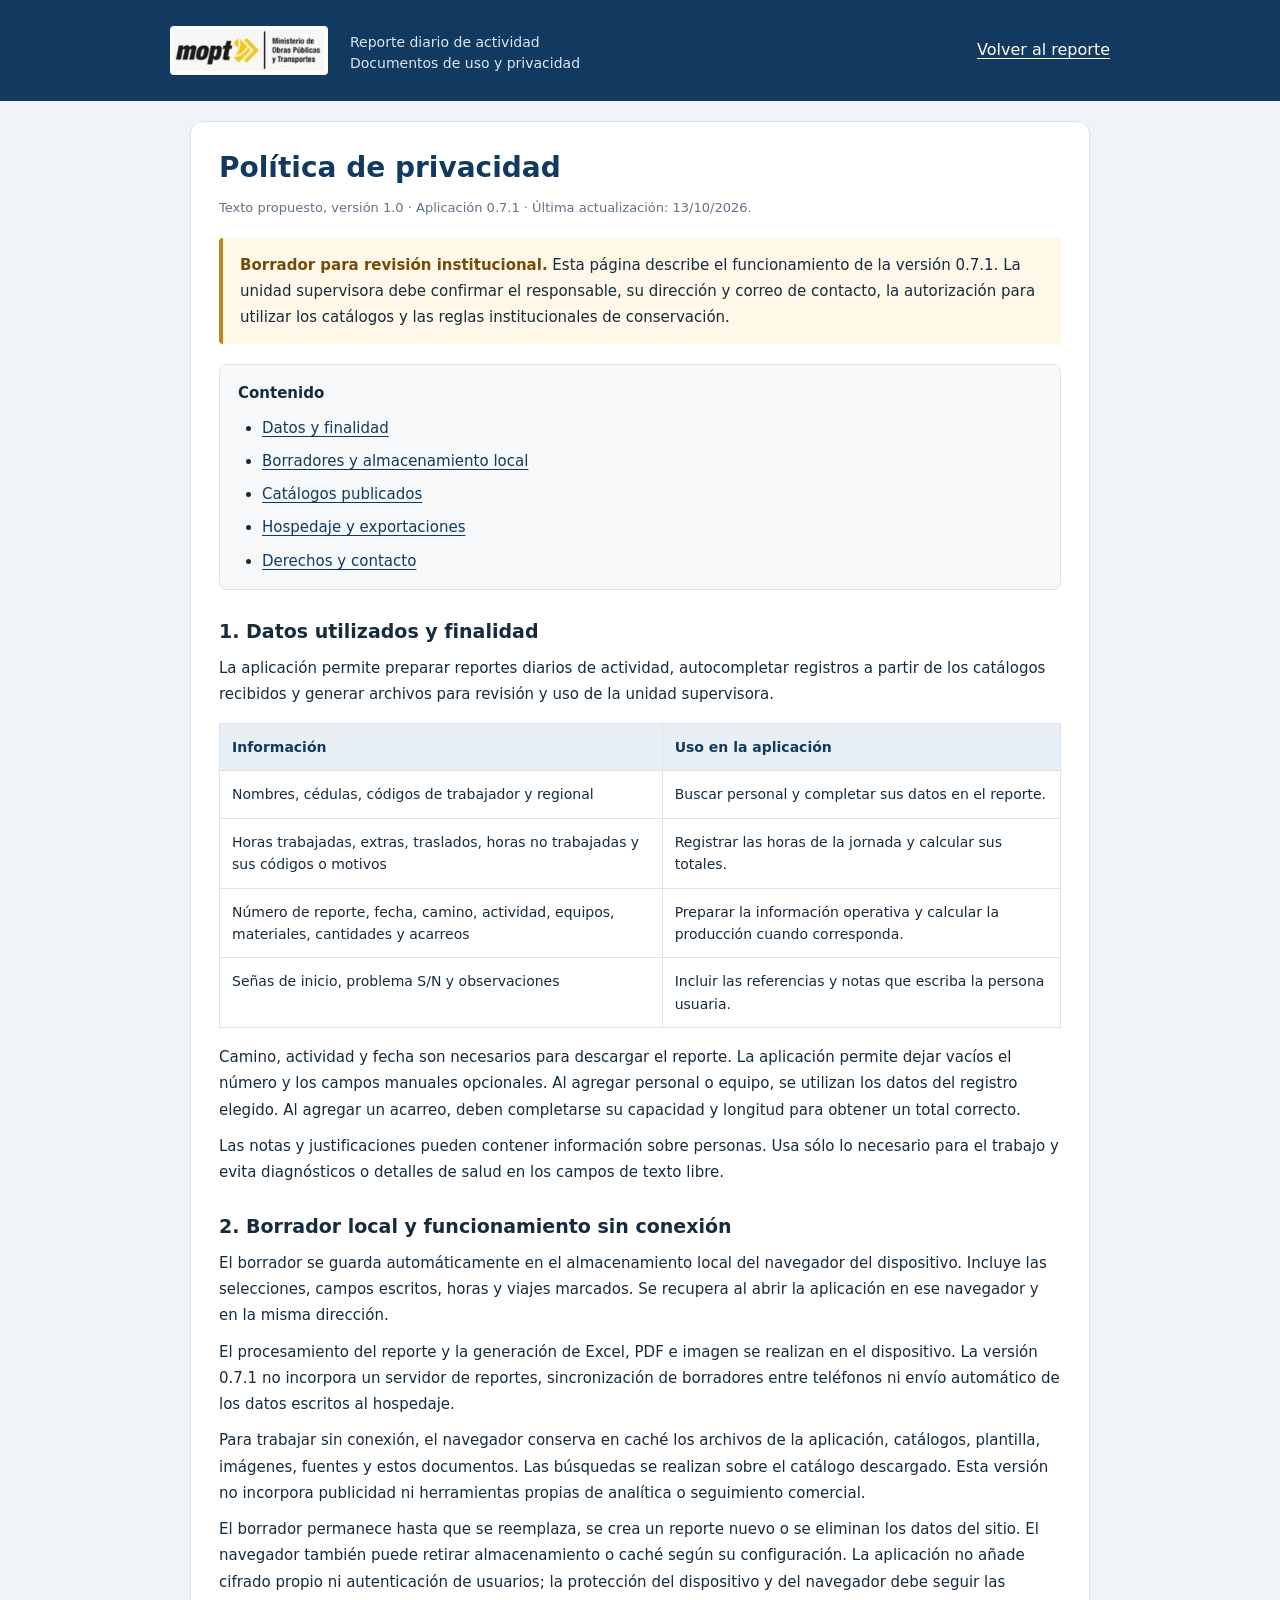
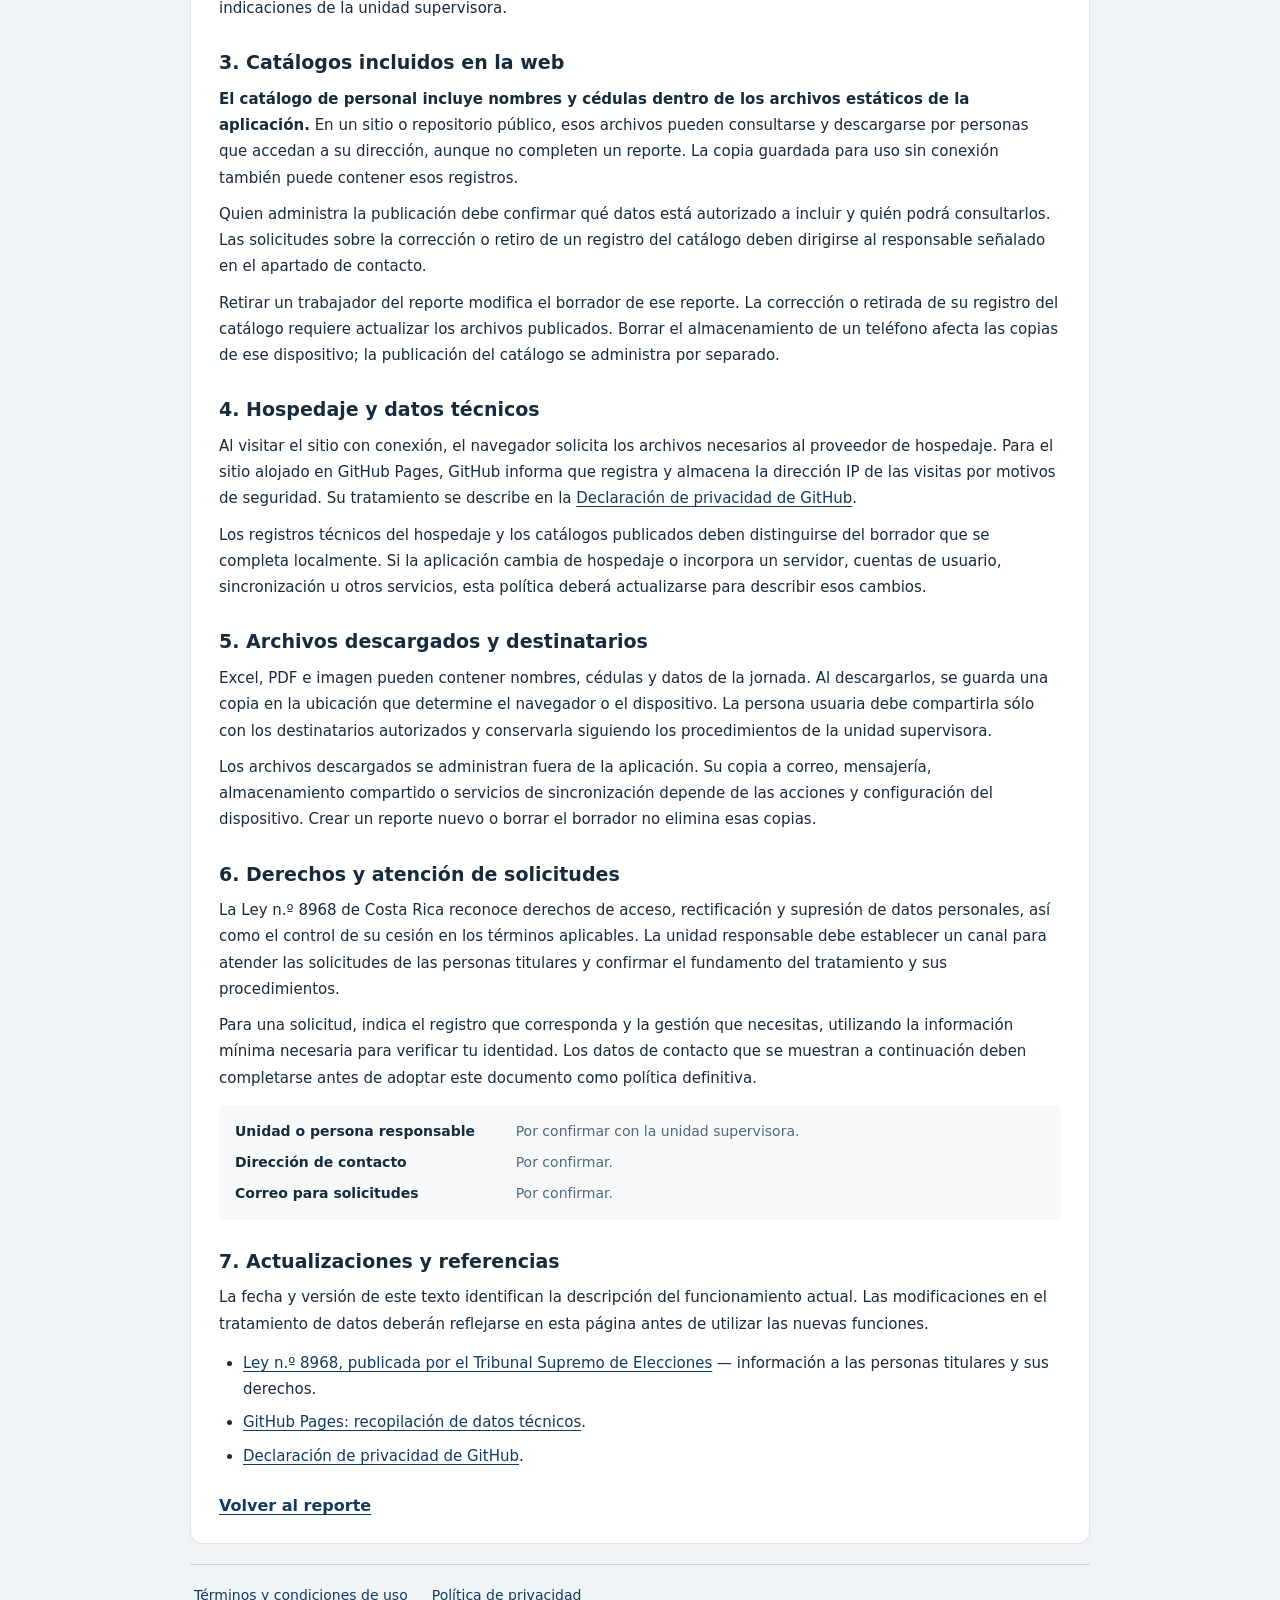
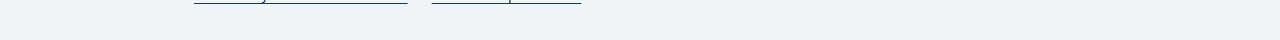
==== pwa/privacidad.html @ 9fa09842 "Add files via upload" ====
<!doctype html>
<html lang="es-CR">
<head>
  <meta charset="utf-8">
  <meta name="viewport" content="width=device-width, initial-scale=1, viewport-fit=cover">
  <meta name="theme-color" content="#123a60">
  <meta name="description" content="Política de privacidad propuesta para la aplicación Reporte diario MOPT.">
  <link rel="icon" href="icons/icono-192.png" type="image/png">
  <link rel="stylesheet" href="estilos.css"><link rel="stylesheet" href="legal.css">
  <title>Política de privacidad · Reporte diario MOPT</title>
</head>
<body>
  <header class="cabecera legal-cabecera"><div class="marca"><img class="logo-mopt" src="assets/logo.png" alt="MOPT" width="198" height="54"><div><p>Reporte diario de actividad</p><p>Documentos de uso y privacidad</p></div></div><a href="index.html">Volver al reporte</a></header>
  <main class="legal-main">
    <article class="tarjeta legal-documento">
      <h1>Política de privacidad</h1>
      <p class="legal-meta">Texto propuesto, versión 1.0 · Aplicación 0.7.1 · Última actualización: 13/10/2026.</p>
      <div class="aviso-documento"><p><strong>Borrador para revisión institucional.</strong> Esta página describe el funcionamiento de la versión 0.7.1. La unidad supervisora debe confirmar el responsable, su dirección y correo de contacto, la autorización para utilizar los catálogos y las reglas institucionales de conservación.</p></div>
      <nav class="indice-legal" aria-label="Contenido de la política"><p>Contenido</p><ul><li><a href="#datos">Datos y finalidad</a></li><li><a href="#almacenamiento">Borradores y almacenamiento local</a></li><li><a href="#catalogos">Catálogos publicados</a></li><li><a href="#hospedaje">Hospedaje y exportaciones</a></li><li><a href="#derechos">Derechos y contacto</a></li></ul></nav>

      <section id="datos"><h2>1. Datos utilizados y finalidad</h2>
        <p>La aplicación permite preparar reportes diarios de actividad, autocompletar registros a partir de los catálogos recibidos y generar archivos para revisión y uso de la unidad supervisora.</p>
        <table class="tabla-legal"><thead><tr><th scope="col">Información</th><th scope="col">Uso en la aplicación</th></tr></thead><tbody><tr><td>Nombres, cédulas, códigos de trabajador y regional</td><td>Buscar personal y completar sus datos en el reporte.</td></tr><tr><td>Horas trabajadas, extras, traslados, horas no trabajadas y sus códigos o motivos</td><td>Registrar las horas de la jornada y calcular sus totales.</td></tr><tr><td>Número de reporte, fecha, camino, actividad, equipos, materiales, cantidades y acarreos</td><td>Preparar la información operativa y calcular la producción cuando corresponda.</td></tr><tr><td>Señas de inicio, problema S/N y observaciones</td><td>Incluir las referencias y notas que escriba la persona usuaria.</td></tr></tbody></table>
        <p>Camino, actividad y fecha son necesarios para descargar el reporte. La aplicación permite dejar vacíos el número y los campos manuales opcionales. Al agregar personal o equipo, se utilizan los datos del registro elegido. Al agregar un acarreo, deben completarse su capacidad y longitud para obtener un total correcto.</p>
        <p>Las notas y justificaciones pueden contener información sobre personas. Usa sólo lo necesario para el trabajo y evita diagnósticos o detalles de salud en los campos de texto libre.</p>
      </section>
      <section id="almacenamiento"><h2>2. Borrador local y funcionamiento sin conexión</h2>
        <p>El borrador se guarda automáticamente en el almacenamiento local del navegador del dispositivo. Incluye las selecciones, campos escritos, horas y viajes marcados. Se recupera al abrir la aplicación en ese navegador y en la misma dirección.</p>
        <p>El procesamiento del reporte y la generación de Excel, PDF e imagen se realizan en el dispositivo. La versión 0.7.1 no incorpora un servidor de reportes, sincronización de borradores entre teléfonos ni envío automático de los datos escritos al hospedaje.</p>
        <p>Para trabajar sin conexión, el navegador conserva en caché los archivos de la aplicación, catálogos, plantilla, imágenes, fuentes y estos documentos. Las búsquedas se realizan sobre el catálogo descargado. Esta versión no incorpora publicidad ni herramientas propias de analítica o seguimiento comercial.</p>
        <p>El borrador permanece hasta que se reemplaza, se crea un reporte nuevo o se eliminan los datos del sitio. El navegador también puede retirar almacenamiento o caché según su configuración. La aplicación no añade cifrado propio ni autenticación de usuarios; la protección del dispositivo y del navegador debe seguir las indicaciones de la unidad supervisora.</p>
      </section>
      <section id="catalogos"><h2>3. Catálogos incluidos en la web</h2>
        <p><strong>El catálogo de personal incluye nombres y cédulas dentro de los archivos estáticos de la aplicación.</strong> En un sitio o repositorio público, esos archivos pueden consultarse y descargarse por personas que accedan a su dirección, aunque no completen un reporte. La copia guardada para uso sin conexión también puede contener esos registros.</p>
        <p>Quien administra la publicación debe confirmar qué datos está autorizado a incluir y quién podrá consultarlos. Las solicitudes sobre la corrección o retiro de un registro del catálogo deben dirigirse al responsable señalado en el apartado de contacto.</p>
        <p>Retirar un trabajador del reporte modifica el borrador de ese reporte. La corrección o retirada de su registro del catálogo requiere actualizar los archivos publicados. Borrar el almacenamiento de un teléfono afecta las copias de ese dispositivo; la publicación del catálogo se administra por separado.</p>
      </section>
      <section id="hospedaje"><h2>4. Hospedaje y datos técnicos</h2>
        <p>Al visitar el sitio con conexión, el navegador solicita los archivos necesarios al proveedor de hospedaje. Para el sitio alojado en GitHub Pages, GitHub informa que registra y almacena la dirección IP de las visitas por motivos de seguridad. Su tratamiento se describe en la <a href="https://docs.github.com/en/site-policy/privacy-policies/github-general-privacy-statement" target="_blank" rel="noopener noreferrer">Declaración de privacidad de GitHub</a>.</p>
        <p>Los registros técnicos del hospedaje y los catálogos publicados deben distinguirse del borrador que se completa localmente. Si la aplicación cambia de hospedaje o incorpora un servidor, cuentas de usuario, sincronización u otros servicios, esta política deberá actualizarse para describir esos cambios.</p>
      </section>
      <section><h2>5. Archivos descargados y destinatarios</h2>
        <p>Excel, PDF e imagen pueden contener nombres, cédulas y datos de la jornada. Al descargarlos, se guarda una copia en la ubicación que determine el navegador o el dispositivo. La persona usuaria debe compartirla sólo con los destinatarios autorizados y conservarla siguiendo los procedimientos de la unidad supervisora.</p>
        <p>Los archivos descargados se administran fuera de la aplicación. Su copia a correo, mensajería, almacenamiento compartido o servicios de sincronización depende de las acciones y configuración del dispositivo. Crear un reporte nuevo o borrar el borrador no elimina esas copias.</p>
      </section>
      <section id="derechos"><h2>6. Derechos y atención de solicitudes</h2>
        <p>La Ley n.º 8968 de Costa Rica reconoce derechos de acceso, rectificación y supresión de datos personales, así como el control de su cesión en los términos aplicables. La unidad responsable debe establecer un canal para atender las solicitudes de las personas titulares y confirmar el fundamento del tratamiento y sus procedimientos.</p>
        <p>Para una solicitud, indica el registro que corresponda y la gestión que necesitas, utilizando la información mínima necesaria para verificar tu identidad. Los datos de contacto que se muestran a continuación deben completarse antes de adoptar este documento como política definitiva.</p>
        <!-- El responsable y su contacto son datos institucionales pendientes, no valores inventados. -->
        <dl class="datos-responsable"><dt>Unidad o persona responsable</dt><dd>Por confirmar con la unidad supervisora.</dd><dt>Dirección de contacto</dt><dd>Por confirmar.</dd><dt>Correo para solicitudes</dt><dd>Por confirmar.</dd></dl>
      </section>
      <section><h2>7. Actualizaciones y referencias</h2>
        <p>La fecha y versión de este texto identifican la descripción del funcionamiento actual. Las modificaciones en el tratamiento de datos deberán reflejarse en esta página antes de utilizar las nuevas funciones.</p>
        <ul class="fuentes-legal"><li><a href="https://www.tse.go.cr/pdf/normativa/leydeprotecciondelapersona.pdf" target="_blank" rel="noopener noreferrer">Ley n.º 8968, publicada por el Tribunal Supremo de Elecciones</a> — información a las personas titulares y sus derechos.</li><li><a href="https://docs.github.com/en/pages/getting-started-with-github-pages/what-is-github-pages#data-collection" target="_blank" rel="noopener noreferrer">GitHub Pages: recopilación de datos técnicos</a>.</li><li><a href="https://docs.github.com/en/site-policy/privacy-policies/github-general-privacy-statement" target="_blank" rel="noopener noreferrer">Declaración de privacidad de GitHub</a>.</li></ul>
      </section>
      <a class="volver-reporte" href="index.html">Volver al reporte</a>
    </article>
    <footer class="pie-legal"><nav aria-label="Documentos legales"><a href="terminos.html">Términos y condiciones de uso</a><a href="privacidad.html" aria-current="page">Política de privacidad</a></nav></footer>
  </main>
</body>
</html>
---- pwa/estilos.css ----
@font-face{font-family:Reporte;src:url('assets/reporte-normal.otf') format('opentype');font-weight:400;font-display:block}
@font-face{font-family:Reporte;src:url('assets/reporte-negrita.otf') format('opentype');font-weight:700;font-display:block}
:root{font-family:system-ui,-apple-system,BlinkMacSystemFont,"Segoe UI",sans-serif;color:#172b3d;background:#f1f4f7;font-size:16px;--azul:#123a60;--borde:#c4cfd9}
*{box-sizing:border-box}body{margin:0}button,input,textarea,select{font:inherit}button{cursor:pointer;min-height:46px;border:1px solid var(--azul);border-radius:8px;background:var(--azul);color:white;padding:11px 18px;font-weight:600}button:disabled{opacity:.5;cursor:wait}button:hover:not(:disabled){filter:brightness(1.08)}button:focus-visible,input:focus-visible,textarea:focus-visible,select:focus-visible,summary:focus-visible{outline:3px solid #d79712;outline-offset:3px}.secundario{background:white;color:var(--azul)}.enlace{background:none;border:none;color:var(--azul);padding:8px 0;font-weight:600;text-align:left}.claro{background:white;color:var(--azul);border-color:white}
.cabecera{background:var(--azul);color:white;padding:26px max(20px,calc((100% - 940px)/2));display:flex;justify-content:space-between;gap:18px;align-items:center}.marca{display:flex;gap:22px;align-items:center}.siglas{font-size:30px;font-weight:900;letter-spacing:-1px;border-right:1px solid #7590a6;padding-right:22px}h1{font-size:23px;margin:0;font-weight:650;line-height:1.25}.cabecera p{margin:5px 0 0;color:#dbe6ef;font-size:14px}main{max-width:980px;padding:20px;margin:auto;padding-bottom:max(28px,env(safe-area-inset-bottom))}.estado{display:flex;gap:16px;align-items:center;justify-content:space-between;font-size:14px;color:#506275;flex-wrap:wrap}.estado p{margin:0 0 14px}#fallo{padding:14px;background:#fff0eb;color:#922900;border-radius:8px}
.tarjeta{background:white;border:1px solid #dde4ea;border-radius:12px;padding:24px;margin-bottom:18px;box-shadow:0 2px 5px #123a6005}.titulo{display:flex;gap:12px;align-items:center;margin-bottom:22px}.titulo>span{background:#e8eff5;color:var(--azul);font-size:13px;font-weight:750;min-width:32px;min-height:32px;padding:8px;text-align:center;border-radius:6px}h2{font-size:19px;margin:0;font-weight:650}.rejilla{display:grid;grid-template-columns:1fr 1fr;gap:18px;margin-top:16px}.rejilla>*{min-width:0}label{display:block;font-size:14px;font-weight:650;color:#30495f}input,textarea,select{margin-top:7px;min-height:48px;border:1px solid var(--borde);border-radius:7px;width:100%;padding:11px 13px;background:white;color:#172b3d}input[readonly]{background:#f6f8fa;color:#40596e}input:disabled{background:#f6f8fa}textarea{resize:vertical;line-height:1.5}small{display:block;font-size:13px;color:#607387;font-weight:400;line-height:1.45;margin-top:7px}.automatico{background:#f6f8fa;border-left:3px solid #a5b9cb;padding:12px 15px;border-radius:3px;margin:16px 0}.automatico>span{color:#607387;font-size:12px;font-weight:650}.automatico p{margin:5px 0 0;line-height:1.5;overflow-wrap:anywhere}.rejilla .automatico{margin:0}.cantidad{display:flex;align-items:stretch;margin-top:7px}.cantidad input{margin:0;border-radius:7px 0 0 7px}.cantidad output{min-width:76px;padding:14px;background:#e8eff5;border:1px solid var(--borde);border-left:0;border-radius:0 7px 7px 0;text-align:center;font-weight:750}.ayuda{font-size:14px;line-height:1.6;color:#607387;margin:-5px 0 20px}.error{color:#a13720;font-size:13px;margin:6px 0;min-height:0}.error:empty{display:none}input[aria-invalid=true]{border-color:#ba4427}
.acciones,.exportaciones{display:flex;gap:12px;flex-wrap:wrap}.exportaciones{margin-top:22px;padding-top:22px;border-top:1px solid #e5eaf0}.check{display:flex;gap:10px;align-items:center;font-weight:400;margin-top:18px;line-height:1.5}.check input{width:19px;min-height:19px;flex:none;margin:0;accent-color:var(--azul)}.fecha-fila{display:flex;gap:8px;align-items:center}.fecha-fila input{min-width:0}.boton-calendario{position:relative;flex:none;border:1px solid var(--borde);border-radius:7px;padding:14px 10px;margin-top:7px;overflow:hidden;color:var(--azul);font-size:13px;cursor:pointer}.boton-calendario input{position:absolute;inset:0;width:100%;height:100%;opacity:0;margin:0;cursor:pointer}.opciones{margin-top:6px;border:1px solid var(--borde);border-radius:8px;max-height:300px;overflow:auto}.opciones button{display:block;width:100%;background:white;color:#172b3d;border:none;border-bottom:1px solid #e5eaf0;border-radius:0;text-align:left;font-weight:400;padding:12px 14px}.opciones strong{display:block;font-size:14px;margin-bottom:4px}.opciones button:hover{background:#edf3f8}.opciones p{padding:0 12px;color:#607387}canvas{display:block;width:100%;height:auto;border:1px solid #d3dbe3;background:white;margin-top:14px}.instalacion{padding:8px 4px;font-size:14px;color:#506275;line-height:1.6}.instalacion summary{cursor:pointer;font-weight:650;color:var(--azul)}#resultados-catalogo details{border-top:1px solid #e3e9ef;padding:13px 0}#resultados-catalogo summary{cursor:pointer;line-height:1.5;overflow-wrap:anywhere}#resultados-catalogo dl{display:grid;grid-template-columns:minmax(100px,1fr) 2fr;gap:8px;margin:15px 0;font-size:14px}dt{font-weight:650}dd{margin:0;overflow-wrap:anywhere}.advertencia{color:#874a10;background:#fff8e9;padding:10px;font-size:13px}#mas-catalogo{margin-top:15px}[hidden]{display:none!important}
@media(max-width:600px){.cabecera{padding:20px 16px;align-items:flex-start;flex-direction:column}.siglas{font-size:25px;padding-right:14px}.marca{gap:14px}h1{font-size:19px}main{padding:14px 12px}.tarjeta{padding:19px 16px}.rejilla{grid-template-columns:1fr;gap:16px}.acciones>button,.exportaciones>button{flex:1 1 145px}.titulo{margin-bottom:18px}.fecha-fila{gap:6px}.boton-calendario{padding:15px 8px}.estado{gap:2px}.estado p{margin-bottom:8px}#conexion{margin-bottom:12px}}
@media(prefers-reduced-motion:reduce){*{scroll-behavior:auto!important}}
/* La fecha permanece editable; el calendario es un diálogo visible y accesible. */
.fecha-fila button{flex:none;font-size:13px;margin-top:7px;min-height:48px;padding:10px}
dialog{width:min(400px,calc(100% - 24px));max-height:90vh;overflow:auto;padding:20px;border:1px solid var(--borde);border-radius:12px;color:#172b3d;box-shadow:0 20px 80px #123a6040}
dialog::backdrop{background:#10263880}.titulo-calendario{display:flex;align-items:center;justify-content:space-between;gap:12px}.titulo-calendario h2{font-size:18px}
.controles-calendario{display:grid;grid-template-columns:36px minmax(0,1fr) 80px 36px;gap:6px;align-items:end;margin:12px 0 18px}.controles-calendario>*{min-width:0}.controles-calendario select{min-height:44px;padding:8px 5px;font-size:14px}.controles-calendario button{padding:4px;font-size:24px;min-height:44px}
.semana-calendario,.dias-calendario{display:grid;grid-template-columns:repeat(7,minmax(0,1fr));gap:4px}.semana-calendario{font-size:12px;color:#607387;text-align:center;margin-bottom:8px}.dias-calendario button{padding:5px;min-height:42px;background:white;color:#172b3d;border-color:transparent;font-weight:500}.dias-calendario button:hover{background:#e8eff5}.dias-calendario button[aria-current=date]{border-color:#9b6804}.dias-calendario button[aria-pressed=true]{background:var(--azul);color:white}
/* Las tarjetas de personal y equipo conservan listas independientes en móvil. */
h3{font-size:16px;font-weight:650;margin:0 0 10px}.resultados{margin:8px 0;font-size:13px}.ficha{padding:16px;background:#f6f8fa;border:1px solid #dbe4ec;border-radius:8px;margin:16px 0}.ficha .rejilla{margin-top:8px}.ficha input{background:white}.titulo-lista{display:flex;justify-content:space-between;gap:12px;align-items:center;margin-top:24px}.titulo-lista h3{margin:0}.titulo-lista span{font-size:13px;color:#607387;white-space:nowrap}.registros{display:grid;gap:12px;margin-top:14px}.registro{border:1px solid #dbe4ec;border-radius:8px;padding:15px;min-width:0}.registro-cabecera{display:flex;justify-content:space-between;gap:12px;align-items:flex-start}.registro-cabecera strong{font-size:15px;line-height:1.45;overflow-wrap:anywhere}.registro-cabecera button{font-size:13px;padding:3px 0;min-height:40px;flex:none}.datos-registro{display:grid;grid-template-columns:minmax(0,1fr) minmax(0,2fr);gap:7px 12px;margin:10px 0 0;font-size:14px}.registro input{max-width:180px}.registro .part-equipo{margin-top:12px}.vacio-registros{font-size:14px;line-height:1.5;color:#607387;margin:0}.opciones button[aria-selected=true]{background:#e8eff5}.opciones small{margin-top:4px}.opciones button:focus-visible{outline-offset:-3px}select[aria-invalid=true]{border-color:#ba4427}
@media(max-width:360px){dialog{padding:14px}.registro{padding:12px}.datos-registro{font-size:13px;gap:7px}.fecha-fila button{font-size:12px;padding:8px}}
/* Cada cantidad pertenece a su material; las tarjetas se adaptan al teléfono. */
#materiales-reporte label{margin-top:14px}
#materiales-reporte input{display:block;max-width:220px}
/* El texto completo permanece editable y el error se muestra junto al campo. */
textarea[aria-invalid=true]{border-color:#ba4427}
/* Las horas quedan bajo cada perfil y el menú puede cerrarse para consultar la lista. */
.horas-personal{border-top:1px solid #dbe4ec;padding-top:14px;margin-top:16px}
.horas-personal summary{font-size:15px;font-weight:650;cursor:pointer;color:var(--azul)}
.ayuda-horas{font-size:13px;line-height:1.5;color:#607387;margin:12px 0}
.rejilla-horas{display:grid;grid-template-columns:repeat(3,minmax(0,1fr));gap:14px}
.rejilla-horas>div{min-width:0}.rejilla-horas input{max-width:none}
.rejilla-horas label{line-height:1.5}.rejilla-horas small{font-size:12px}
.bloque-total-horas{margin-top:16px;display:flex;gap:12px;align-items:center;flex-wrap:wrap}
.total-horas{display:block;padding:10px 14px;background:#e8eff5;border-radius:6px;font-weight:700;overflow-wrap:anywhere}
@media(max-width:600px){.rejilla-horas{grid-template-columns:repeat(2,minmax(0,1fr))}}
@media(max-width:360px){.rejilla-horas{grid-template-columns:1fr}}
/* Se utiliza el logo suministrado y se conserva el resto de la interfaz. */
.logo-mopt{width:158px;height:auto;max-width:100%;flex:none;background:white;border-radius:4px;padding:4px}
.horas-equipo{border-top:1px solid #dbe4ec;padding-top:14px;margin-top:16px}
.horas-equipo summary{font-size:15px;font-weight:650;cursor:pointer;color:var(--azul)}
.rejilla-horas-equipo{grid-template-columns:repeat(2,minmax(0,1fr))}
.agregar-acarreo{display:flex;gap:10px;align-items:center}.agregar-acarreo select{min-width:0}.agregar-acarreo button{flex:none;margin-top:7px}
.registro-acarreo input,.registro-acarreo select,.registro-acarreo textarea{max-width:none}
.registro-acarreo output{margin-top:7px}.viajes-acarreo{border:0;padding:0;margin:22px 0 0;min-width:0}
.viajes-acarreo legend{font-size:14px;font-weight:650;color:#30495f;padding:0;line-height:1.5}
.casillas-viajes{display:grid;grid-template-columns:repeat(6,minmax(0,1fr));gap:8px;margin-top:10px}
.casillas-viajes label{display:flex;gap:8px;align-items:center;justify-content:center;min-height:48px;border:1px solid var(--borde);border-radius:7px;cursor:pointer}
.casillas-viajes input{width:20px;min-height:20px;margin:0;flex:none;accent-color:var(--azul)}
.casillas-viajes label:has(input:checked){background:#e8eff5;border-color:var(--azul)}
.produccion-acarreos{margin-top:22px;border-top:1px solid #dbe4ec;padding-top:18px}
.produccion-acarreos output{display:block;color:var(--azul);font-size:24px;font-weight:750;margin-top:7px}
@media(max-width:600px){.marca{flex-wrap:wrap}.logo-mopt{width:140px}.agregar-acarreo{flex-direction:column;align-items:stretch}.agregar-acarreo button{margin-top:0}.casillas-viajes{grid-template-columns:repeat(4,minmax(0,1fr))}.registro-acarreo .registro-cabecera{flex-wrap:wrap}}
@media(max-width:360px){.rejilla-horas-equipo{grid-template-columns:1fr}.casillas-viajes{grid-template-columns:repeat(3,minmax(0,1fr))}}
.pie-legal{border-top:1px solid #cbd6df;margin-top:20px;padding:20px 4px 6px}.pie-legal nav{display:flex;gap:12px 24px;flex-wrap:wrap}.pie-legal a{color:var(--azul);font-size:14px;line-height:1.5;text-underline-offset:3px}.pie-legal a:focus-visible{outline:3px solid #d79712;outline-offset:3px}.pie-legal small{margin-top:12px}
---- pwa/legal.css ----
/* Páginas de lectura: comparten colores y tipografía con el formulario. */
.legal-main{max-width:940px}.legal-cabecera{align-items:center}.legal-cabecera .marca{flex-wrap:wrap}
.legal-cabecera a{color:white;line-height:1.5;text-underline-offset:3px}.legal-cabecera a:focus-visible{outline:3px solid #eab74a;outline-offset:4px}
.legal-documento{padding:28px}.legal-documento h1{color:var(--azul);font-size:28px;line-height:1.25;margin-bottom:12px}
.legal-documento h2{margin:28px 0 10px;font-size:19px;line-height:1.4;scroll-margin-top:20px}
.legal-documento p,.legal-documento li{font-size:15px;line-height:1.75;overflow-wrap:anywhere}
.legal-documento p{margin:10px 0}.legal-documento ul,.legal-documento ol{padding-left:24px}
.legal-documento li+li{margin-top:7px}.legal-documento a{color:var(--azul);text-underline-offset:3px}
.legal-documento a:focus-visible{outline:3px solid #d79712;outline-offset:3px}
.legal-meta{font-size:13px!important;color:#607387}.aviso-documento{border-left:4px solid #bf841d;background:#fff7e7;padding:14px 17px;border-radius:4px;margin:18px 0}
.aviso-documento p{margin:0}.aviso-documento strong{color:#754b09}
.datos-responsable{display:grid;grid-template-columns:minmax(130px,1fr) 2fr;gap:10px 16px;padding:16px;background:#f6f8fa;border-radius:6px;font-size:14px;line-height:1.5;margin:14px 0}
.datos-responsable>*{min-width:0}.datos-responsable dd{color:#52697e}
.indice-legal{background:#f6f8fa;border:1px solid #dbe4ec;padding:15px 18px;border-radius:8px;margin:20px 0}.indice-legal p{margin:0;font-weight:650}.indice-legal ul{margin:8px 0 0}
.tabla-legal{width:100%;border-collapse:collapse;font-size:14px;line-height:1.6;margin:16px 0}.tabla-legal th,.tabla-legal td{border:1px solid #dbe4ec;padding:12px;text-align:left;vertical-align:top;overflow-wrap:anywhere}.tabla-legal th{background:#e8eff5;color:var(--azul)}
.legal-documento .fuentes-legal{font-size:13px}.volver-reporte{display:inline-block;margin-top:14px;font-weight:650}
@media(max-width:600px){.legal-documento{padding:20px 16px}.legal-documento h1{font-size:24px}.legal-documento h2{font-size:18px}.datos-responsable{grid-template-columns:1fr;gap:4px}.datos-responsable dd{margin-bottom:9px}.tabla-legal th,.tabla-legal td{padding:9px}.legal-cabecera{align-items:flex-start;gap:16px}}
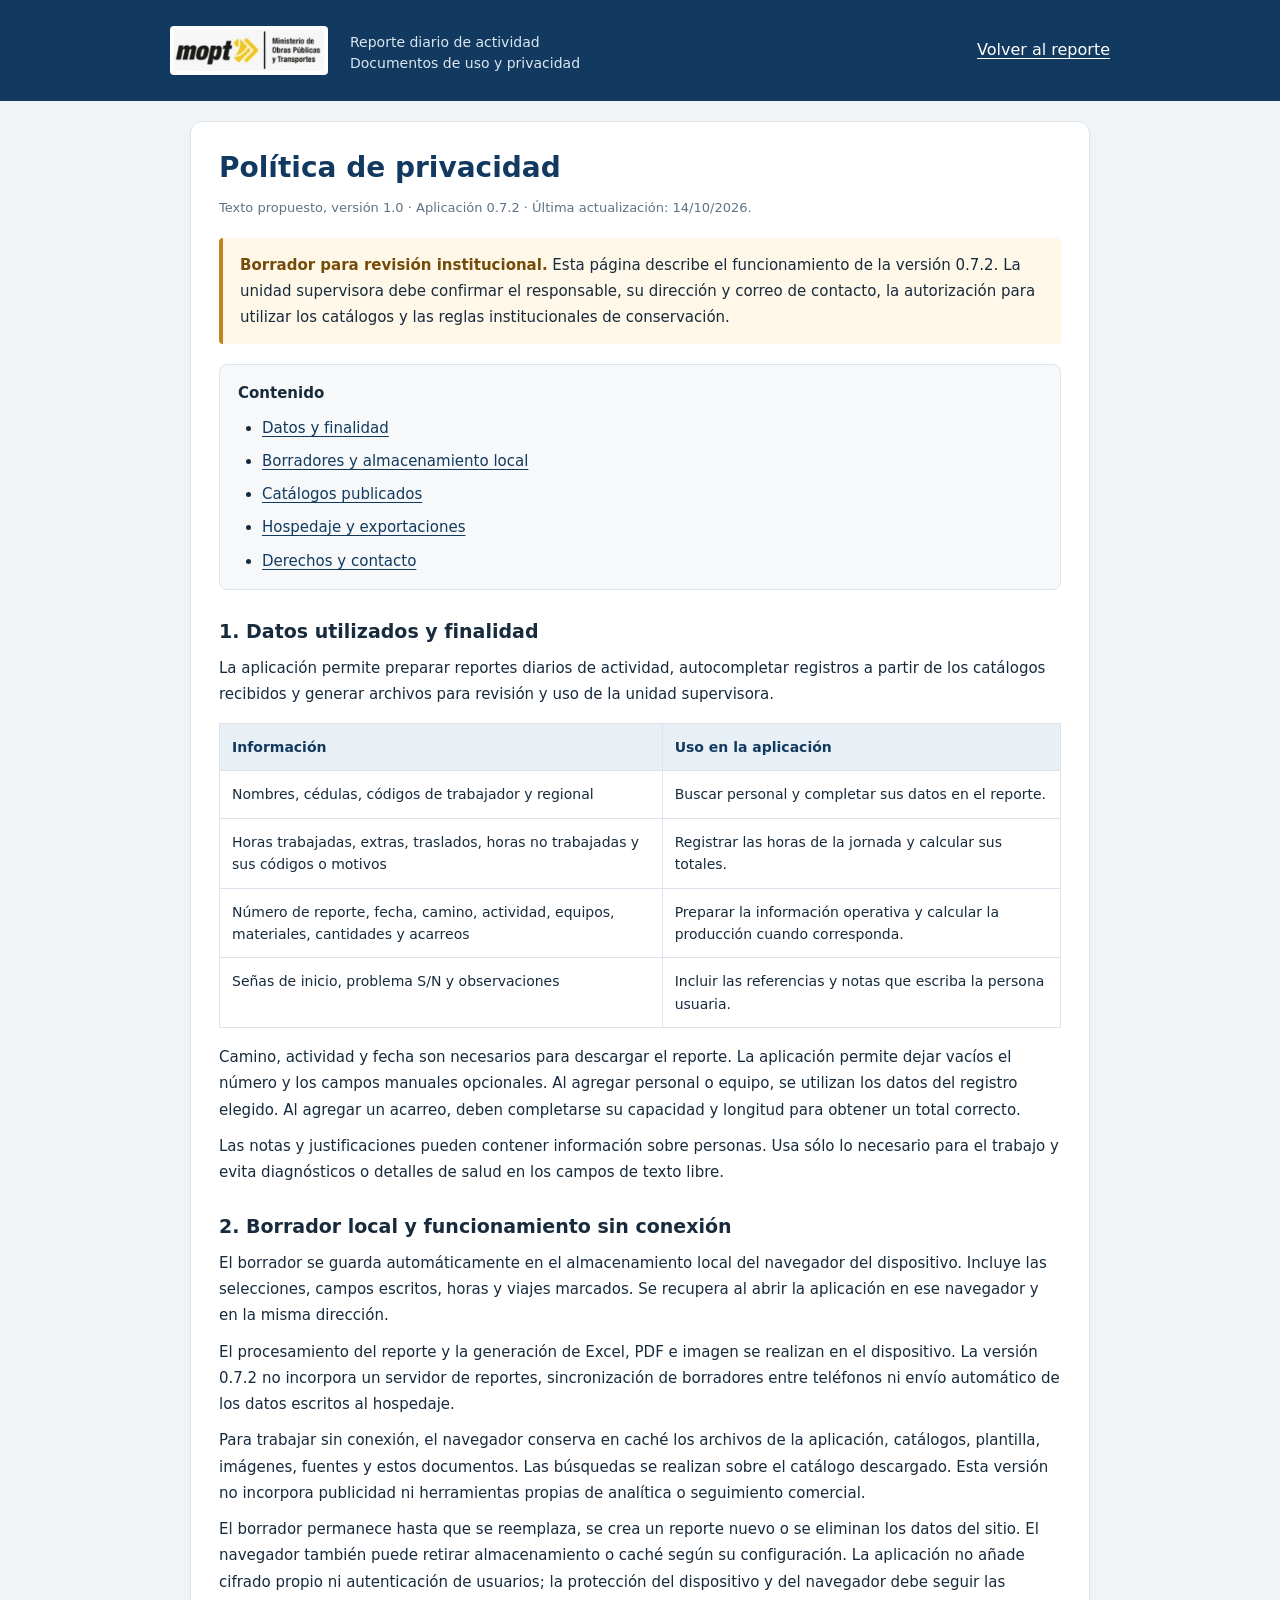
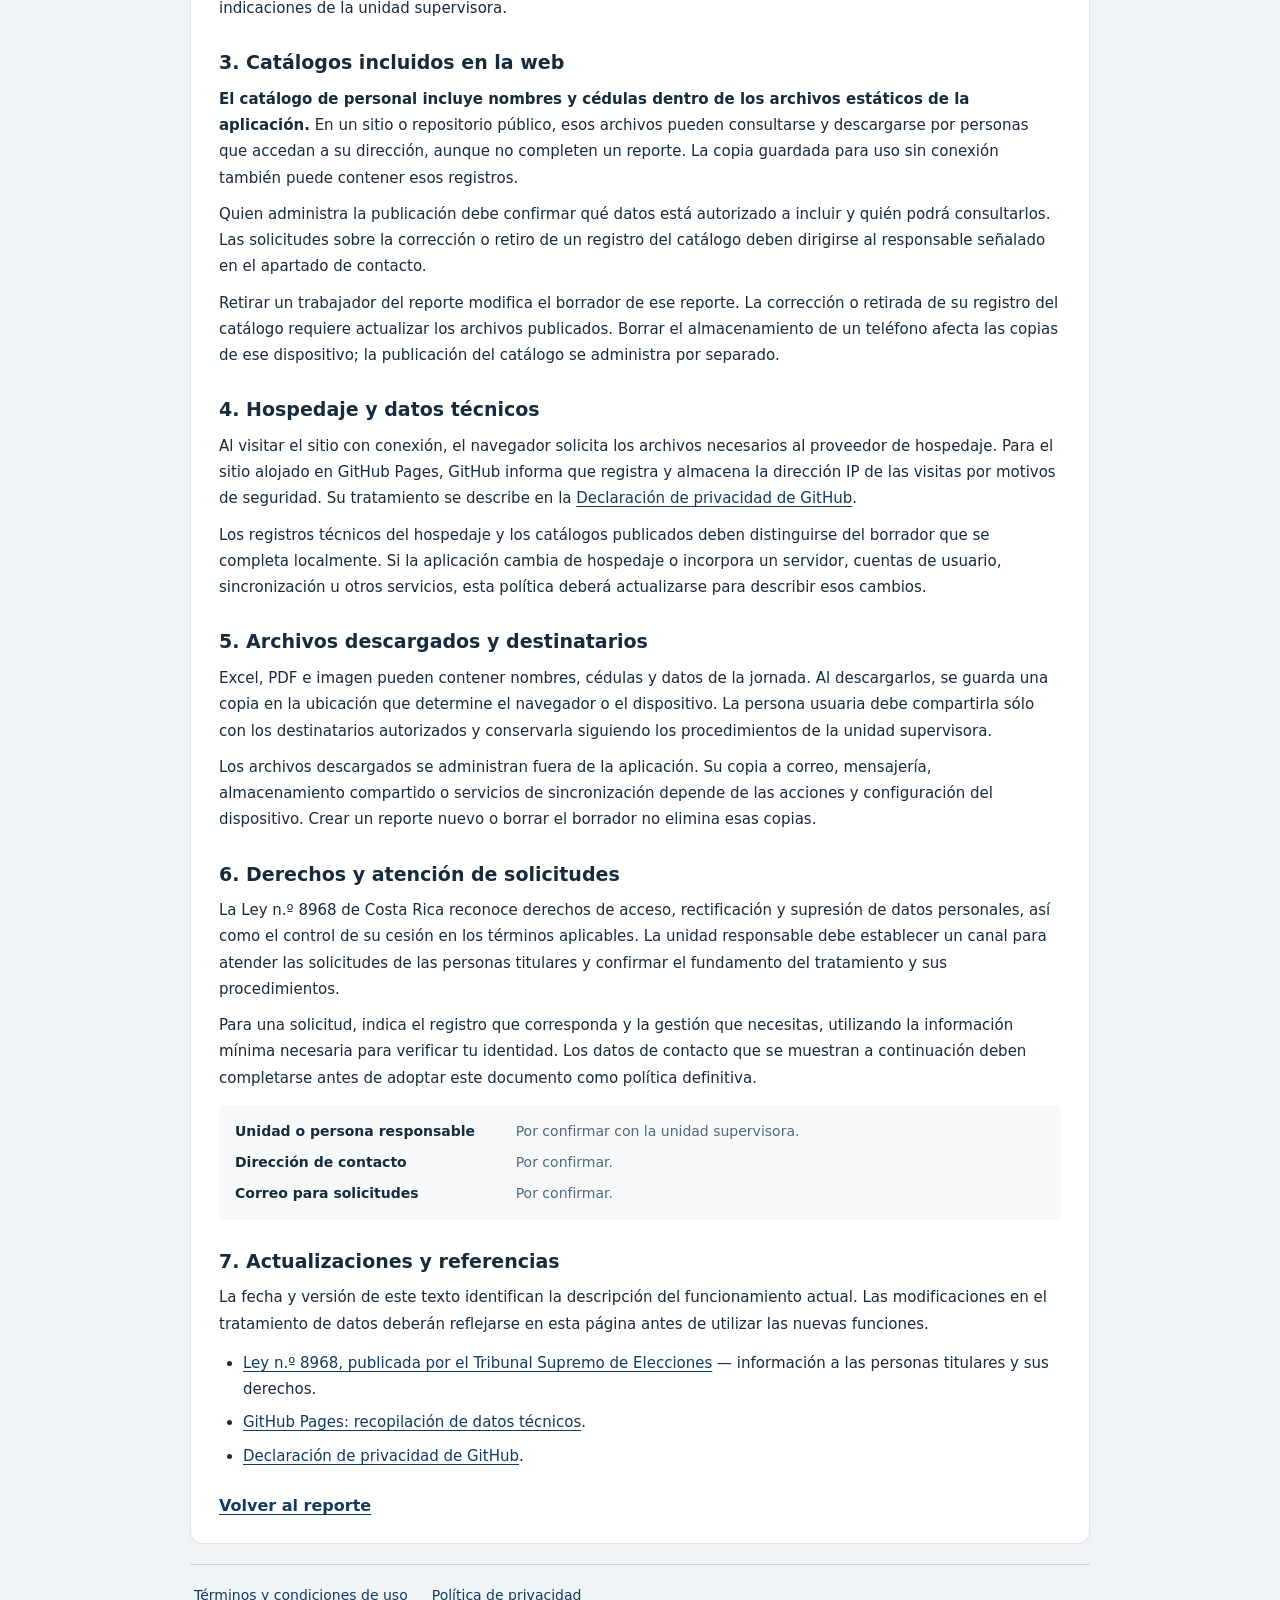
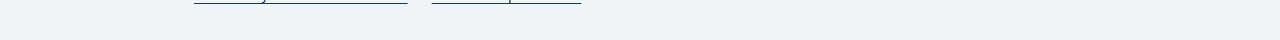
==== commit f56ab54e: "Add files via upload" ====
--- a/pwa/privacidad.html
+++ b/pwa/privacidad.html
@@ -14,8 +14,8 @@
   <main class="legal-main">
     <article class="tarjeta legal-documento">
       <h1>Política de privacidad</h1>
-      <p class="legal-meta">Texto propuesto, versión 1.0 · Aplicación 0.7.1 · Última actualización: 13/10/2026.</p>
-      <div class="aviso-documento"><p><strong>Borrador para revisión institucional.</strong> Esta página describe el funcionamiento de la versión 0.7.1. La unidad supervisora debe confirmar el responsable, su dirección y correo de contacto, la autorización para utilizar los catálogos y las reglas institucionales de conservación.</p></div>
+      <p class="legal-meta">Texto propuesto, versión 1.0 · Aplicación 0.7.2 · Última actualización: 14/10/2026.</p>
+      <div class="aviso-documento"><p><strong>Borrador para revisión institucional.</strong> Esta página describe el funcionamiento de la versión 0.7.2. La unidad supervisora debe confirmar el responsable, su dirección y correo de contacto, la autorización para utilizar los catálogos y las reglas institucionales de conservación.</p></div>
       <nav class="indice-legal" aria-label="Contenido de la política"><p>Contenido</p><ul><li><a href="#datos">Datos y finalidad</a></li><li><a href="#almacenamiento">Borradores y almacenamiento local</a></li><li><a href="#catalogos">Catálogos publicados</a></li><li><a href="#hospedaje">Hospedaje y exportaciones</a></li><li><a href="#derechos">Derechos y contacto</a></li></ul></nav>
 
       <section id="datos"><h2>1. Datos utilizados y finalidad</h2>
@@ -26,7 +26,7 @@
       </section>
       <section id="almacenamiento"><h2>2. Borrador local y funcionamiento sin conexión</h2>
         <p>El borrador se guarda automáticamente en el almacenamiento local del navegador del dispositivo. Incluye las selecciones, campos escritos, horas y viajes marcados. Se recupera al abrir la aplicación en ese navegador y en la misma dirección.</p>
-        <p>El procesamiento del reporte y la generación de Excel, PDF e imagen se realizan en el dispositivo. La versión 0.7.1 no incorpora un servidor de reportes, sincronización de borradores entre teléfonos ni envío automático de los datos escritos al hospedaje.</p>
+        <p>El procesamiento del reporte y la generación de Excel, PDF e imagen se realizan en el dispositivo. La versión 0.7.2 no incorpora un servidor de reportes, sincronización de borradores entre teléfonos ni envío automático de los datos escritos al hospedaje.</p>
         <p>Para trabajar sin conexión, el navegador conserva en caché los archivos de la aplicación, catálogos, plantilla, imágenes, fuentes y estos documentos. Las búsquedas se realizan sobre el catálogo descargado. Esta versión no incorpora publicidad ni herramientas propias de analítica o seguimiento comercial.</p>
         <p>El borrador permanece hasta que se reemplaza, se crea un reporte nuevo o se eliminan los datos del sitio. El navegador también puede retirar almacenamiento o caché según su configuración. La aplicación no añade cifrado propio ni autenticación de usuarios; la protección del dispositivo y del navegador debe seguir las indicaciones de la unidad supervisora.</p>
       </section>
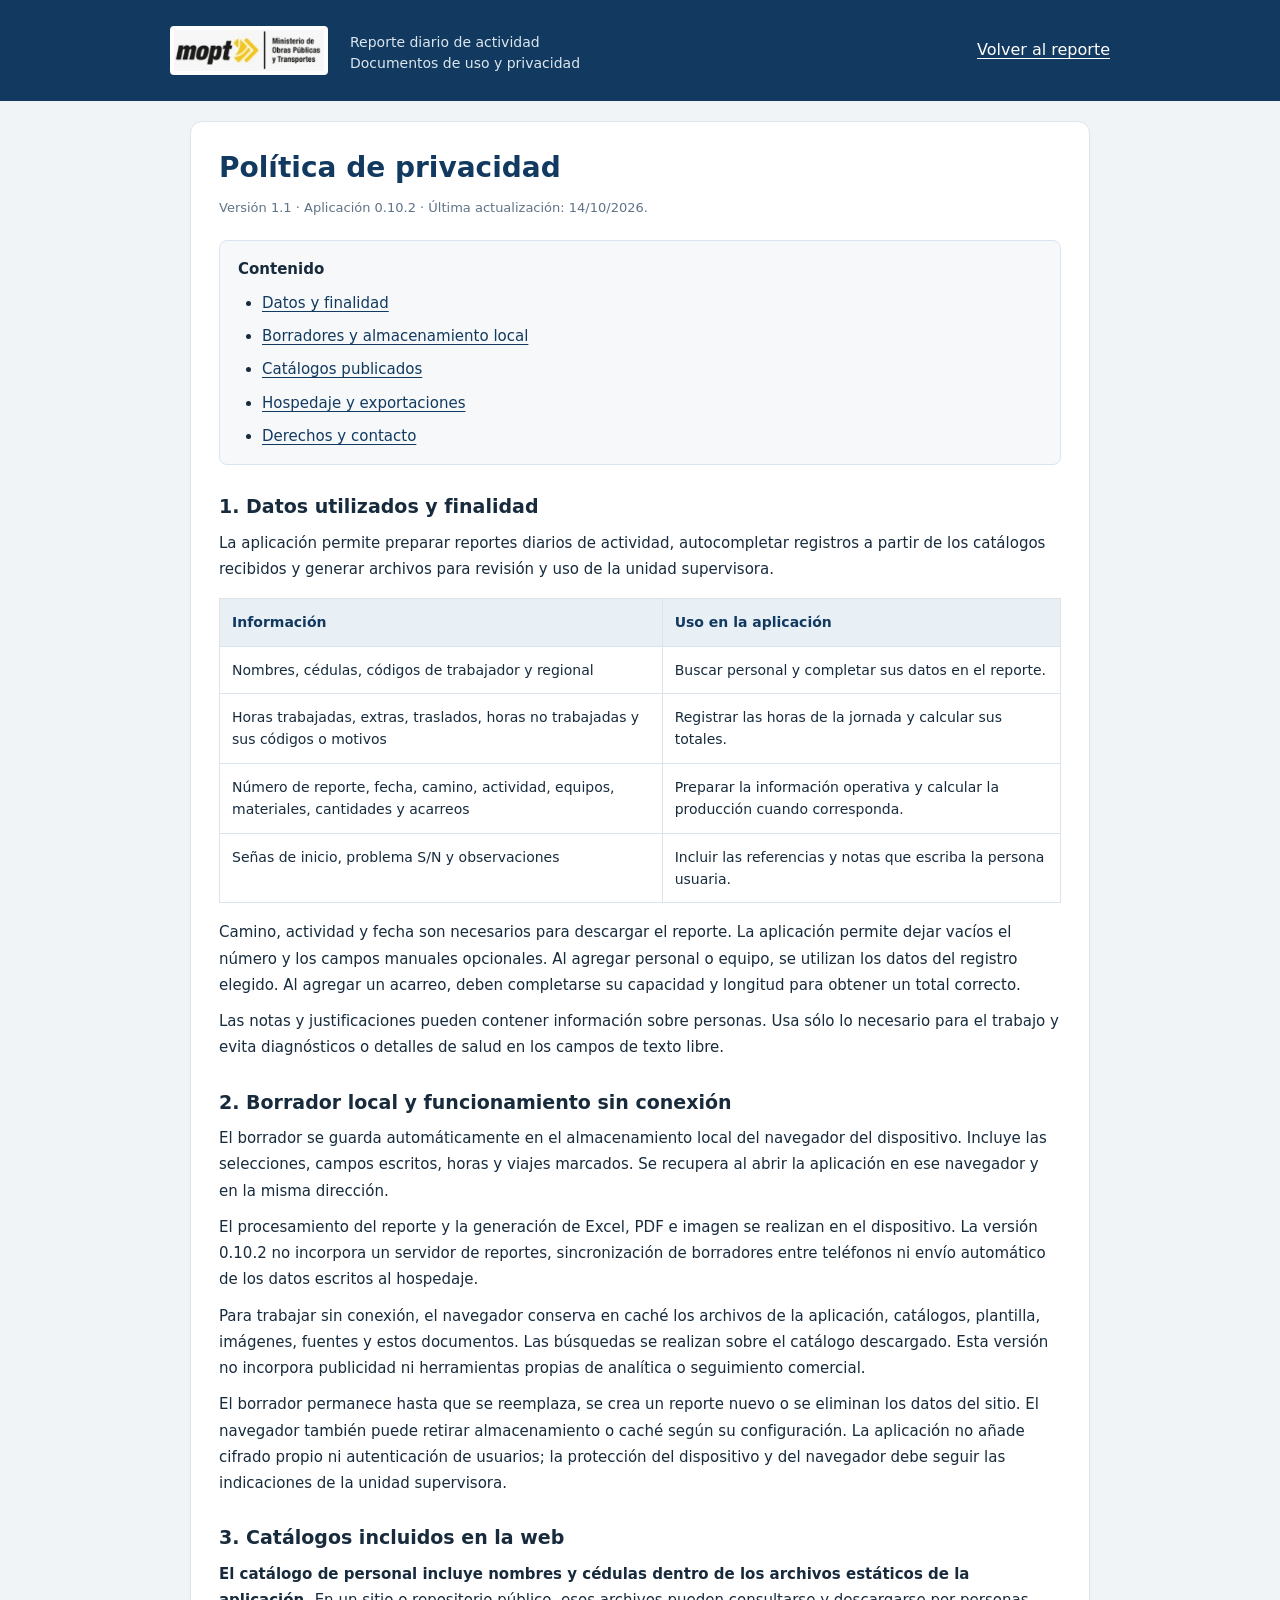
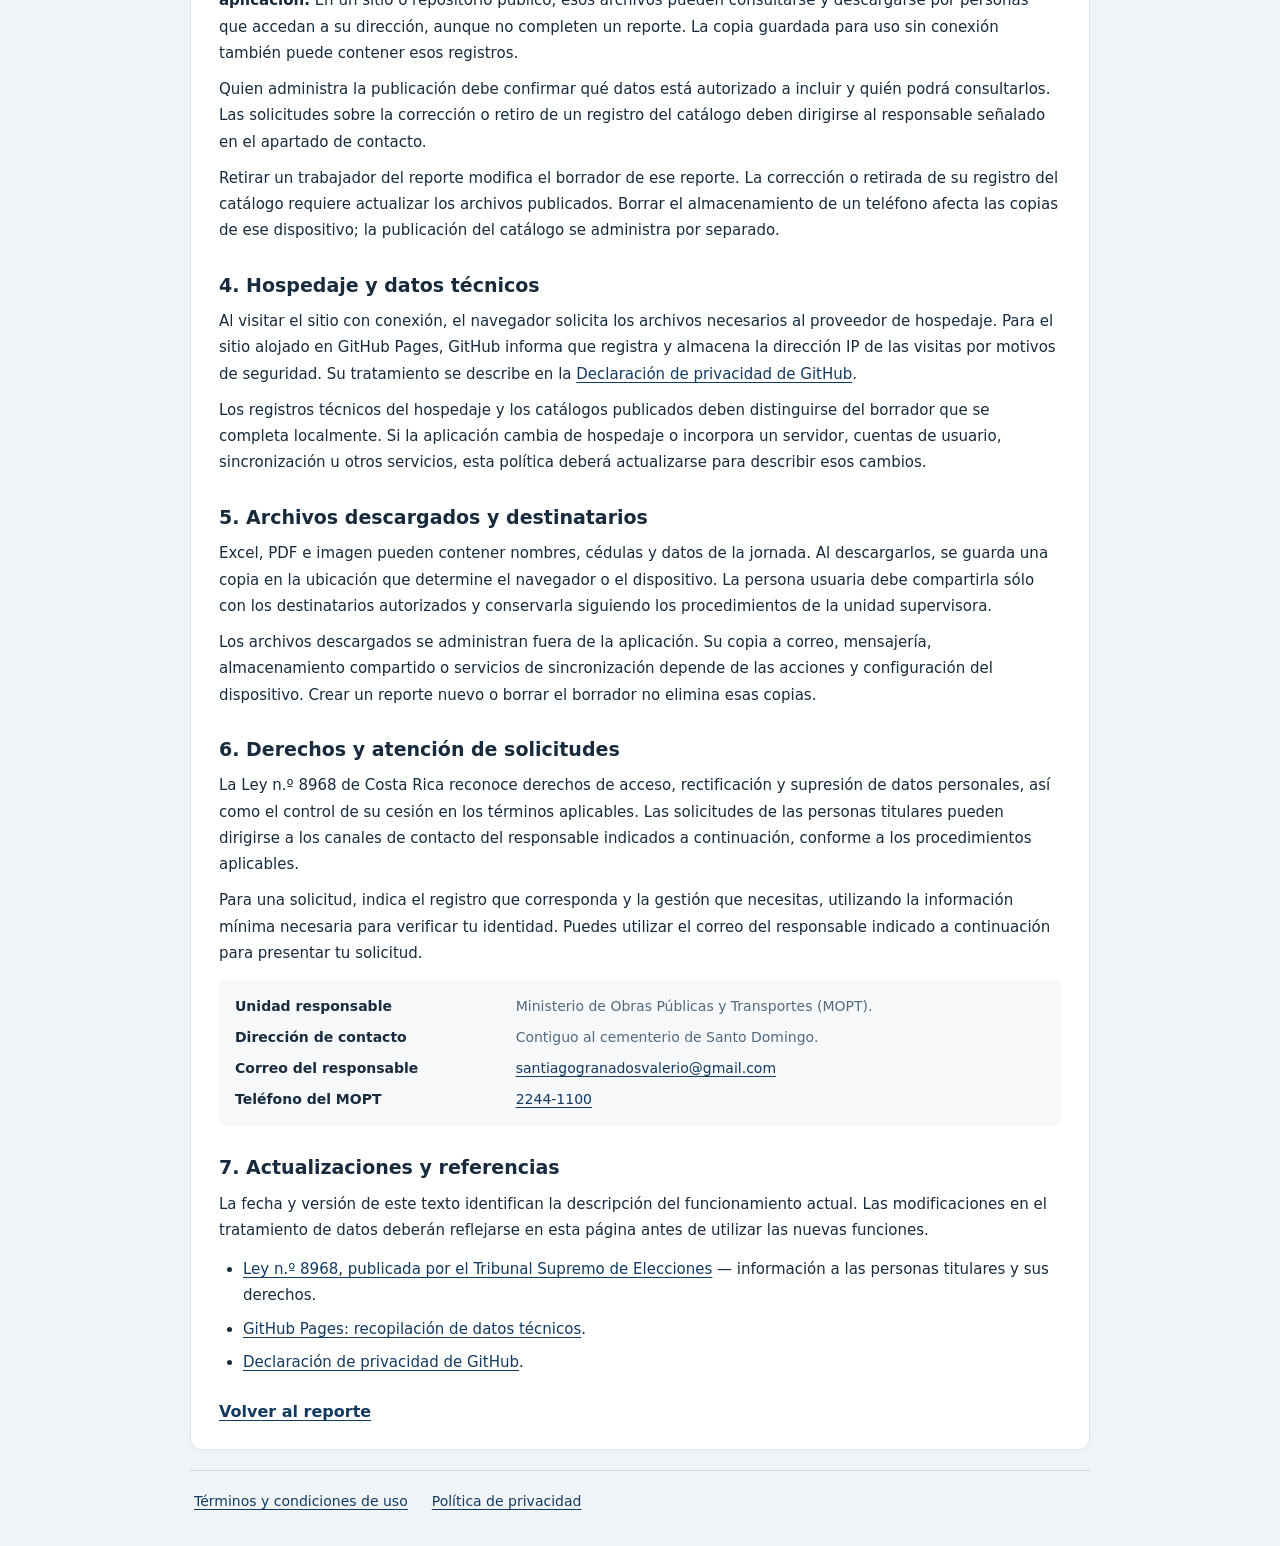
==== commit e558d819: "Add files via upload" ====
--- a/pwa/privacidad.html
+++ b/pwa/privacidad.html
@@ -4,7 +4,7 @@
   <meta charset="utf-8">
   <meta name="viewport" content="width=device-width, initial-scale=1, viewport-fit=cover">
   <meta name="theme-color" content="#123a60">
-  <meta name="description" content="Política de privacidad propuesta para la aplicación Reporte diario MOPT.">
+  <meta name="description" content="Política de privacidad para la aplicación Reporte diario MOPT.">
   <link rel="icon" href="icons/icono-192.png" type="image/png">
   <link rel="stylesheet" href="estilos.css"><link rel="stylesheet" href="legal.css">
   <title>Política de privacidad · Reporte diario MOPT</title>
@@ -14,8 +14,7 @@
   <main class="legal-main">
     <article class="tarjeta legal-documento">
       <h1>Política de privacidad</h1>
-      <p class="legal-meta">Texto propuesto, versión 1.0 · Aplicación 0.7.2 · Última actualización: 14/10/2026.</p>
-      <div class="aviso-documento"><p><strong>Borrador para revisión institucional.</strong> Esta página describe el funcionamiento de la versión 0.7.2. La unidad supervisora debe confirmar el responsable, su dirección y correo de contacto, la autorización para utilizar los catálogos y las reglas institucionales de conservación.</p></div>
+      <p class="legal-meta">Versión 1.1 · Aplicación 0.10.2 · Última actualización: 14/10/2026.</p>
       <nav class="indice-legal" aria-label="Contenido de la política"><p>Contenido</p><ul><li><a href="#datos">Datos y finalidad</a></li><li><a href="#almacenamiento">Borradores y almacenamiento local</a></li><li><a href="#catalogos">Catálogos publicados</a></li><li><a href="#hospedaje">Hospedaje y exportaciones</a></li><li><a href="#derechos">Derechos y contacto</a></li></ul></nav>
 
       <section id="datos"><h2>1. Datos utilizados y finalidad</h2>
@@ -26,7 +25,7 @@
       </section>
       <section id="almacenamiento"><h2>2. Borrador local y funcionamiento sin conexión</h2>
         <p>El borrador se guarda automáticamente en el almacenamiento local del navegador del dispositivo. Incluye las selecciones, campos escritos, horas y viajes marcados. Se recupera al abrir la aplicación en ese navegador y en la misma dirección.</p>
-        <p>El procesamiento del reporte y la generación de Excel, PDF e imagen se realizan en el dispositivo. La versión 0.7.2 no incorpora un servidor de reportes, sincronización de borradores entre teléfonos ni envío automático de los datos escritos al hospedaje.</p>
+        <p>El procesamiento del reporte y la generación de Excel, PDF e imagen se realizan en el dispositivo. La versión 0.10.2 no incorpora un servidor de reportes, sincronización de borradores entre teléfonos ni envío automático de los datos escritos al hospedaje.</p>
         <p>Para trabajar sin conexión, el navegador conserva en caché los archivos de la aplicación, catálogos, plantilla, imágenes, fuentes y estos documentos. Las búsquedas se realizan sobre el catálogo descargado. Esta versión no incorpora publicidad ni herramientas propias de analítica o seguimiento comercial.</p>
         <p>El borrador permanece hasta que se reemplaza, se crea un reporte nuevo o se eliminan los datos del sitio. El navegador también puede retirar almacenamiento o caché según su configuración. La aplicación no añade cifrado propio ni autenticación de usuarios; la protección del dispositivo y del navegador debe seguir las indicaciones de la unidad supervisora.</p>
       </section>
@@ -44,10 +43,9 @@
         <p>Los archivos descargados se administran fuera de la aplicación. Su copia a correo, mensajería, almacenamiento compartido o servicios de sincronización depende de las acciones y configuración del dispositivo. Crear un reporte nuevo o borrar el borrador no elimina esas copias.</p>
       </section>
       <section id="derechos"><h2>6. Derechos y atención de solicitudes</h2>
-        <p>La Ley n.º 8968 de Costa Rica reconoce derechos de acceso, rectificación y supresión de datos personales, así como el control de su cesión en los términos aplicables. La unidad responsable debe establecer un canal para atender las solicitudes de las personas titulares y confirmar el fundamento del tratamiento y sus procedimientos.</p>
-        <p>Para una solicitud, indica el registro que corresponda y la gestión que necesitas, utilizando la información mínima necesaria para verificar tu identidad. Los datos de contacto que se muestran a continuación deben completarse antes de adoptar este documento como política definitiva.</p>
-        <!-- El responsable y su contacto son datos institucionales pendientes, no valores inventados. -->
-        <dl class="datos-responsable"><dt>Unidad o persona responsable</dt><dd>Por confirmar con la unidad supervisora.</dd><dt>Dirección de contacto</dt><dd>Por confirmar.</dd><dt>Correo para solicitudes</dt><dd>Por confirmar.</dd></dl>
+        <p>La Ley n.º 8968 de Costa Rica reconoce derechos de acceso, rectificación y supresión de datos personales, así como el control de su cesión en los términos aplicables. Las solicitudes de las personas titulares pueden dirigirse a los canales de contacto del responsable indicados a continuación, conforme a los procedimientos aplicables.</p>
+        <p>Para una solicitud, indica el registro que corresponda y la gestión que necesitas, utilizando la información mínima necesaria para verificar tu identidad. Puedes utilizar el correo del responsable indicado a continuación para presentar tu solicitud.</p>
+        <dl class="datos-responsable"><dt>Unidad responsable</dt><dd>Ministerio de Obras Públicas y Transportes (MOPT).</dd><dt>Dirección de contacto</dt><dd>Contiguo al cementerio de Santo Domingo.</dd><dt>Correo del responsable</dt><dd><a href="mailto:santiagogranadosvalerio@gmail.com">santiagogranadosvalerio@gmail.com</a></dd><dt>Teléfono del MOPT</dt><dd><a href="tel:+50622441100">2244-1100</a></dd></dl>
       </section>
       <section><h2>7. Actualizaciones y referencias</h2>
         <p>La fecha y versión de este texto identifican la descripción del funcionamiento actual. Las modificaciones en el tratamiento de datos deberán reflejarse en esta página antes de utilizar las nuevas funciones.</p>
--- a/pwa/estilos.css
+++ b/pwa/estilos.css
@@ -50,3 +50,15 @@
 @media(max-width:600px){.marca{flex-wrap:wrap}.logo-mopt{width:140px}.agregar-acarreo{flex-direction:column;align-items:stretch}.agregar-acarreo button{margin-top:0}.casillas-viajes{grid-template-columns:repeat(4,minmax(0,1fr))}.registro-acarreo .registro-cabecera{flex-wrap:wrap}}
 @media(max-width:360px){.rejilla-horas-equipo{grid-template-columns:1fr}.casillas-viajes{grid-template-columns:repeat(3,minmax(0,1fr))}}
 .pie-legal{border-top:1px solid #cbd6df;margin-top:20px;padding:20px 4px 6px}.pie-legal nav{display:flex;gap:12px 24px;flex-wrap:wrap}.pie-legal a{color:var(--azul);font-size:14px;line-height:1.5;text-underline-offset:3px}.pie-legal a:focus-visible{outline:3px solid #d79712;outline-offset:3px}.pie-legal small{margin-top:12px}
+
+/* Ingreso manual junto al buscador, con los mismos controles del formulario. */
+.entrada-manual{margin:1rem 0;padding:1rem;border:1px solid var(--borde,#cbd5e1);border-radius:.75rem}
+.entrada-manual summary{cursor:pointer;font-weight:700}
+.entrada-manual[open] summary{margin-bottom:.75rem}
+.acciones-manuales{display:flex;flex-wrap:wrap;gap:.75rem;margin-top:.75rem}
+
+/* Las estaciones conservan el ancho del formulario en teléfonos. */
+#datos-estacionamientos{border:0;padding:0;margin:0;min-width:0}#datos-estacionamientos legend{font-weight:700;margin-bottom:.5rem}
+
+/* Navegación independiente del contenido impreso de la plantilla. */
+.navegacion-reportes{display:flex;gap:.5rem;align-items:center;flex-wrap:wrap}.navegacion-reportes select{flex:1;min-width:8rem}.navegacion-reportes button{flex:0 1 auto}
--- a/pwa/legal.css
+++ b/pwa/legal.css
@@ -10,7 +10,7 @@
 .legal-meta{font-size:13px!important;color:#607387}.aviso-documento{border-left:4px solid #bf841d;background:#fff7e7;padding:14px 17px;border-radius:4px;margin:18px 0}
 .aviso-documento p{margin:0}.aviso-documento strong{color:#754b09}
 .datos-responsable{display:grid;grid-template-columns:minmax(130px,1fr) 2fr;gap:10px 16px;padding:16px;background:#f6f8fa;border-radius:6px;font-size:14px;line-height:1.5;margin:14px 0}
-.datos-responsable>*{min-width:0}.datos-responsable dd{color:#52697e}
+.datos-responsable>*{min-width:0}.datos-responsable dd{color:#52697e;overflow-wrap:anywhere}
 .indice-legal{background:#f6f8fa;border:1px solid #dbe4ec;padding:15px 18px;border-radius:8px;margin:20px 0}.indice-legal p{margin:0;font-weight:650}.indice-legal ul{margin:8px 0 0}
 .tabla-legal{width:100%;border-collapse:collapse;font-size:14px;line-height:1.6;margin:16px 0}.tabla-legal th,.tabla-legal td{border:1px solid #dbe4ec;padding:12px;text-align:left;vertical-align:top;overflow-wrap:anywhere}.tabla-legal th{background:#e8eff5;color:var(--azul)}
 .legal-documento .fuentes-legal{font-size:13px}.volver-reporte{display:inline-block;margin-top:14px;font-weight:650}
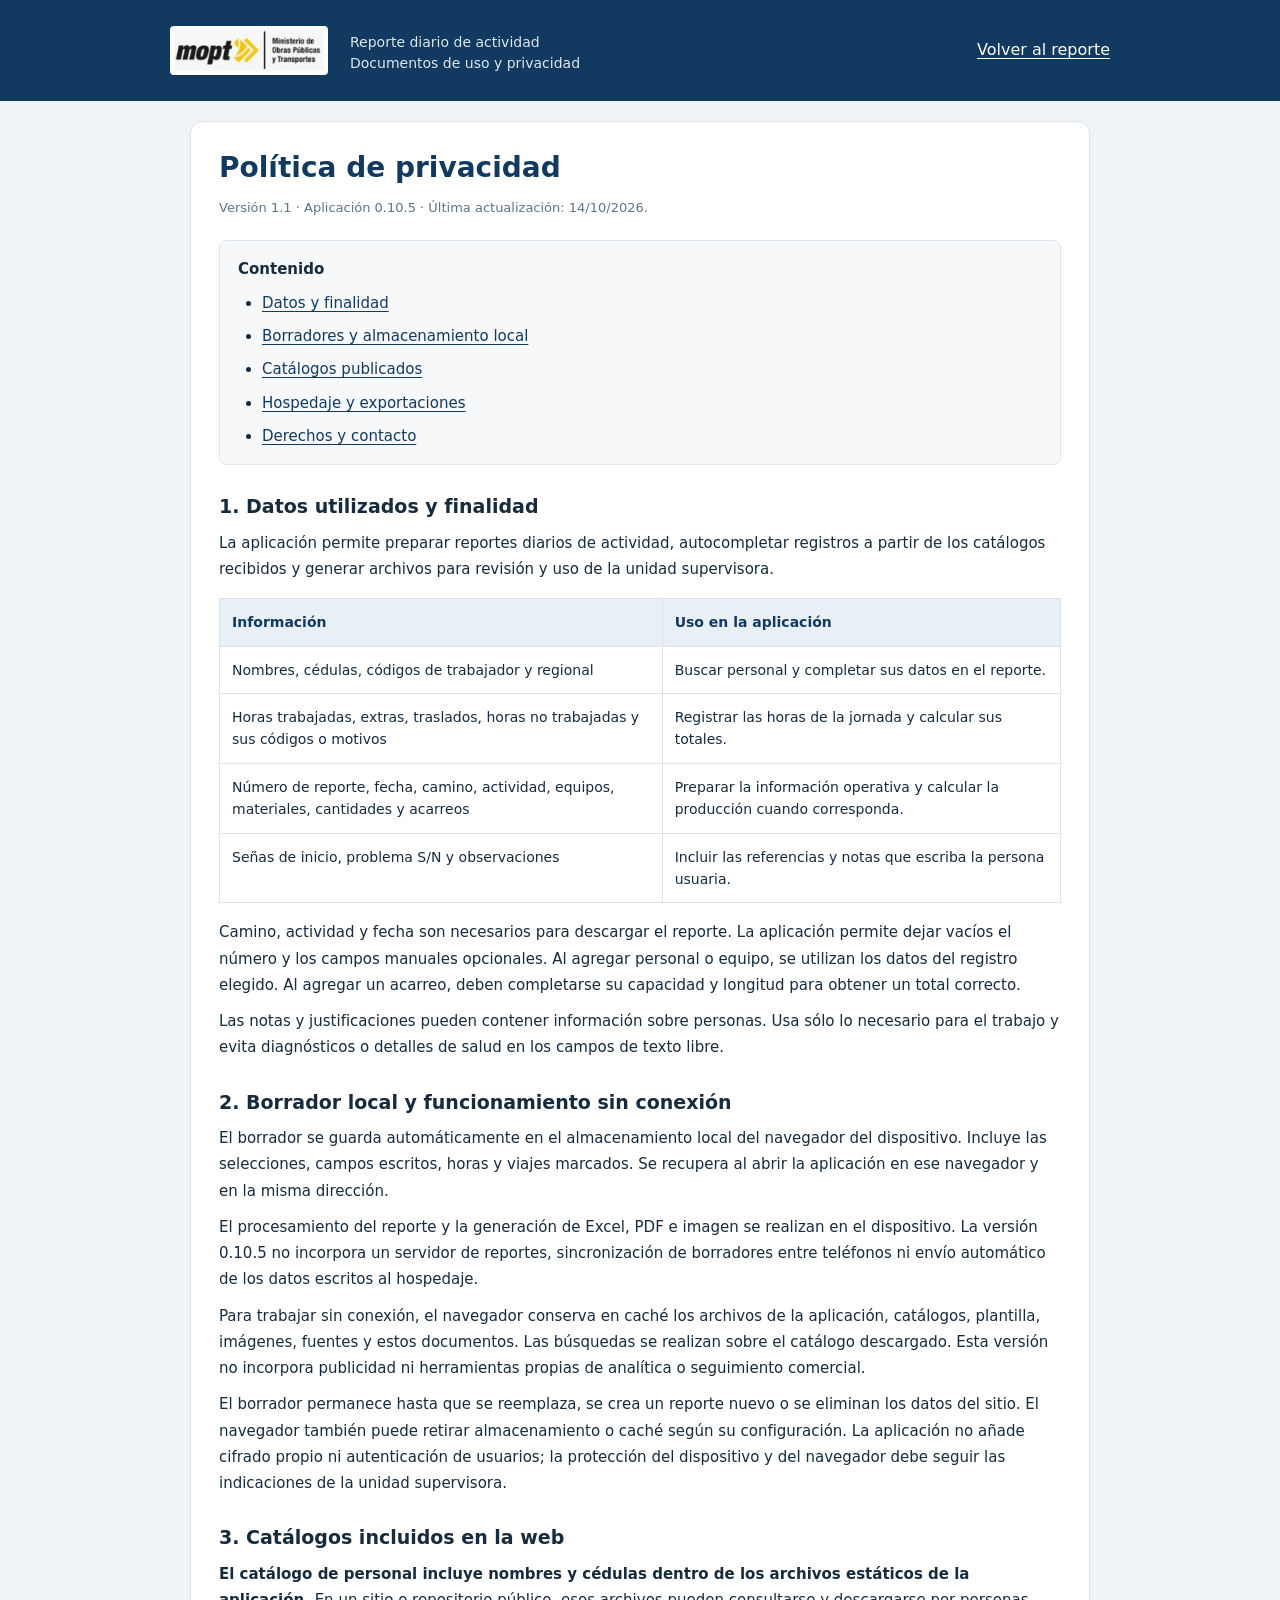
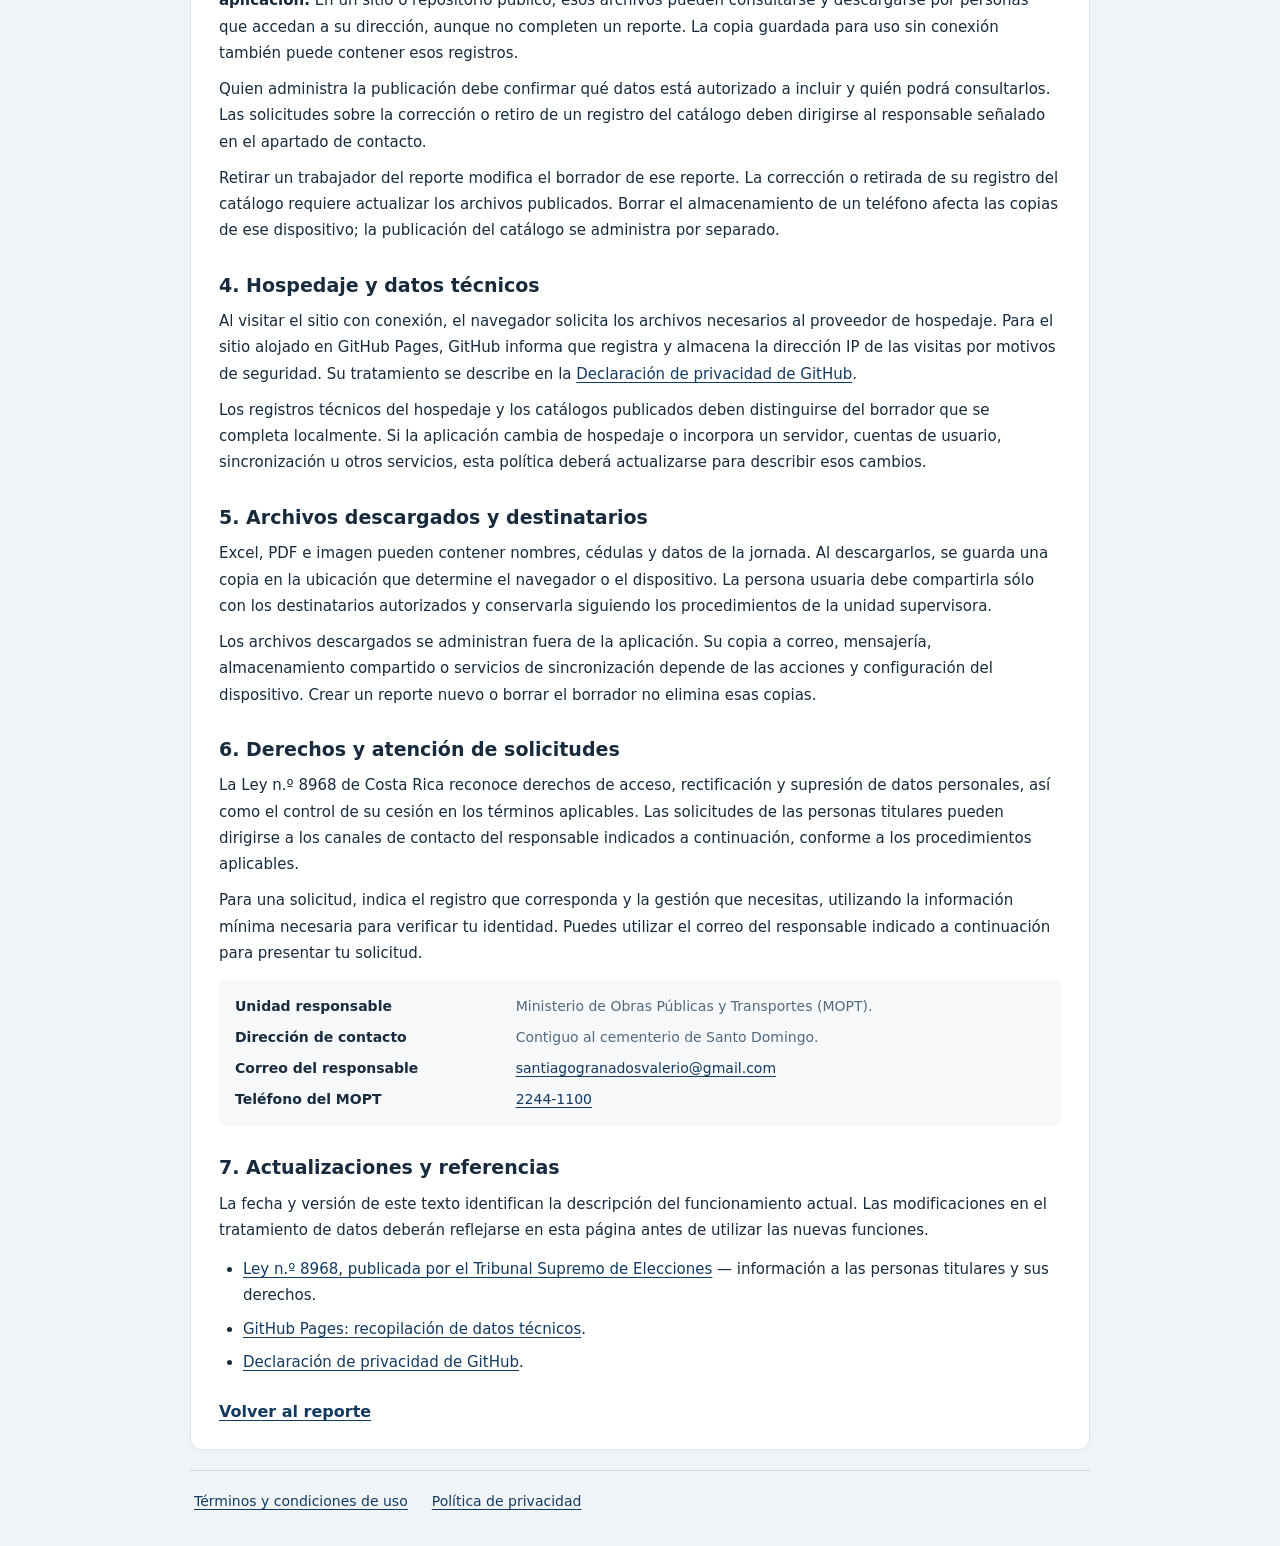
==== commit e53c8b47: "Add files via upload" ====
--- a/pwa/privacidad.html
+++ b/pwa/privacidad.html
@@ -14,7 +14,7 @@
   <main class="legal-main">
     <article class="tarjeta legal-documento">
       <h1>Política de privacidad</h1>
-      <p class="legal-meta">Versión 1.1 · Aplicación 0.10.2 · Última actualización: 14/10/2026.</p>
+      <p class="legal-meta">Versión 1.1 · Aplicación 0.10.5 · Última actualización: 14/10/2026.</p>
       <nav class="indice-legal" aria-label="Contenido de la política"><p>Contenido</p><ul><li><a href="#datos">Datos y finalidad</a></li><li><a href="#almacenamiento">Borradores y almacenamiento local</a></li><li><a href="#catalogos">Catálogos publicados</a></li><li><a href="#hospedaje">Hospedaje y exportaciones</a></li><li><a href="#derechos">Derechos y contacto</a></li></ul></nav>
 
       <section id="datos"><h2>1. Datos utilizados y finalidad</h2>
@@ -25,7 +25,7 @@
       </section>
       <section id="almacenamiento"><h2>2. Borrador local y funcionamiento sin conexión</h2>
         <p>El borrador se guarda automáticamente en el almacenamiento local del navegador del dispositivo. Incluye las selecciones, campos escritos, horas y viajes marcados. Se recupera al abrir la aplicación en ese navegador y en la misma dirección.</p>
-        <p>El procesamiento del reporte y la generación de Excel, PDF e imagen se realizan en el dispositivo. La versión 0.10.2 no incorpora un servidor de reportes, sincronización de borradores entre teléfonos ni envío automático de los datos escritos al hospedaje.</p>
+        <p>El procesamiento del reporte y la generación de Excel, PDF e imagen se realizan en el dispositivo. La versión 0.10.5 no incorpora un servidor de reportes, sincronización de borradores entre teléfonos ni envío automático de los datos escritos al hospedaje.</p>
         <p>Para trabajar sin conexión, el navegador conserva en caché los archivos de la aplicación, catálogos, plantilla, imágenes, fuentes y estos documentos. Las búsquedas se realizan sobre el catálogo descargado. Esta versión no incorpora publicidad ni herramientas propias de analítica o seguimiento comercial.</p>
         <p>El borrador permanece hasta que se reemplaza, se crea un reporte nuevo o se eliminan los datos del sitio. El navegador también puede retirar almacenamiento o caché según su configuración. La aplicación no añade cifrado propio ni autenticación de usuarios; la protección del dispositivo y del navegador debe seguir las indicaciones de la unidad supervisora.</p>
       </section>
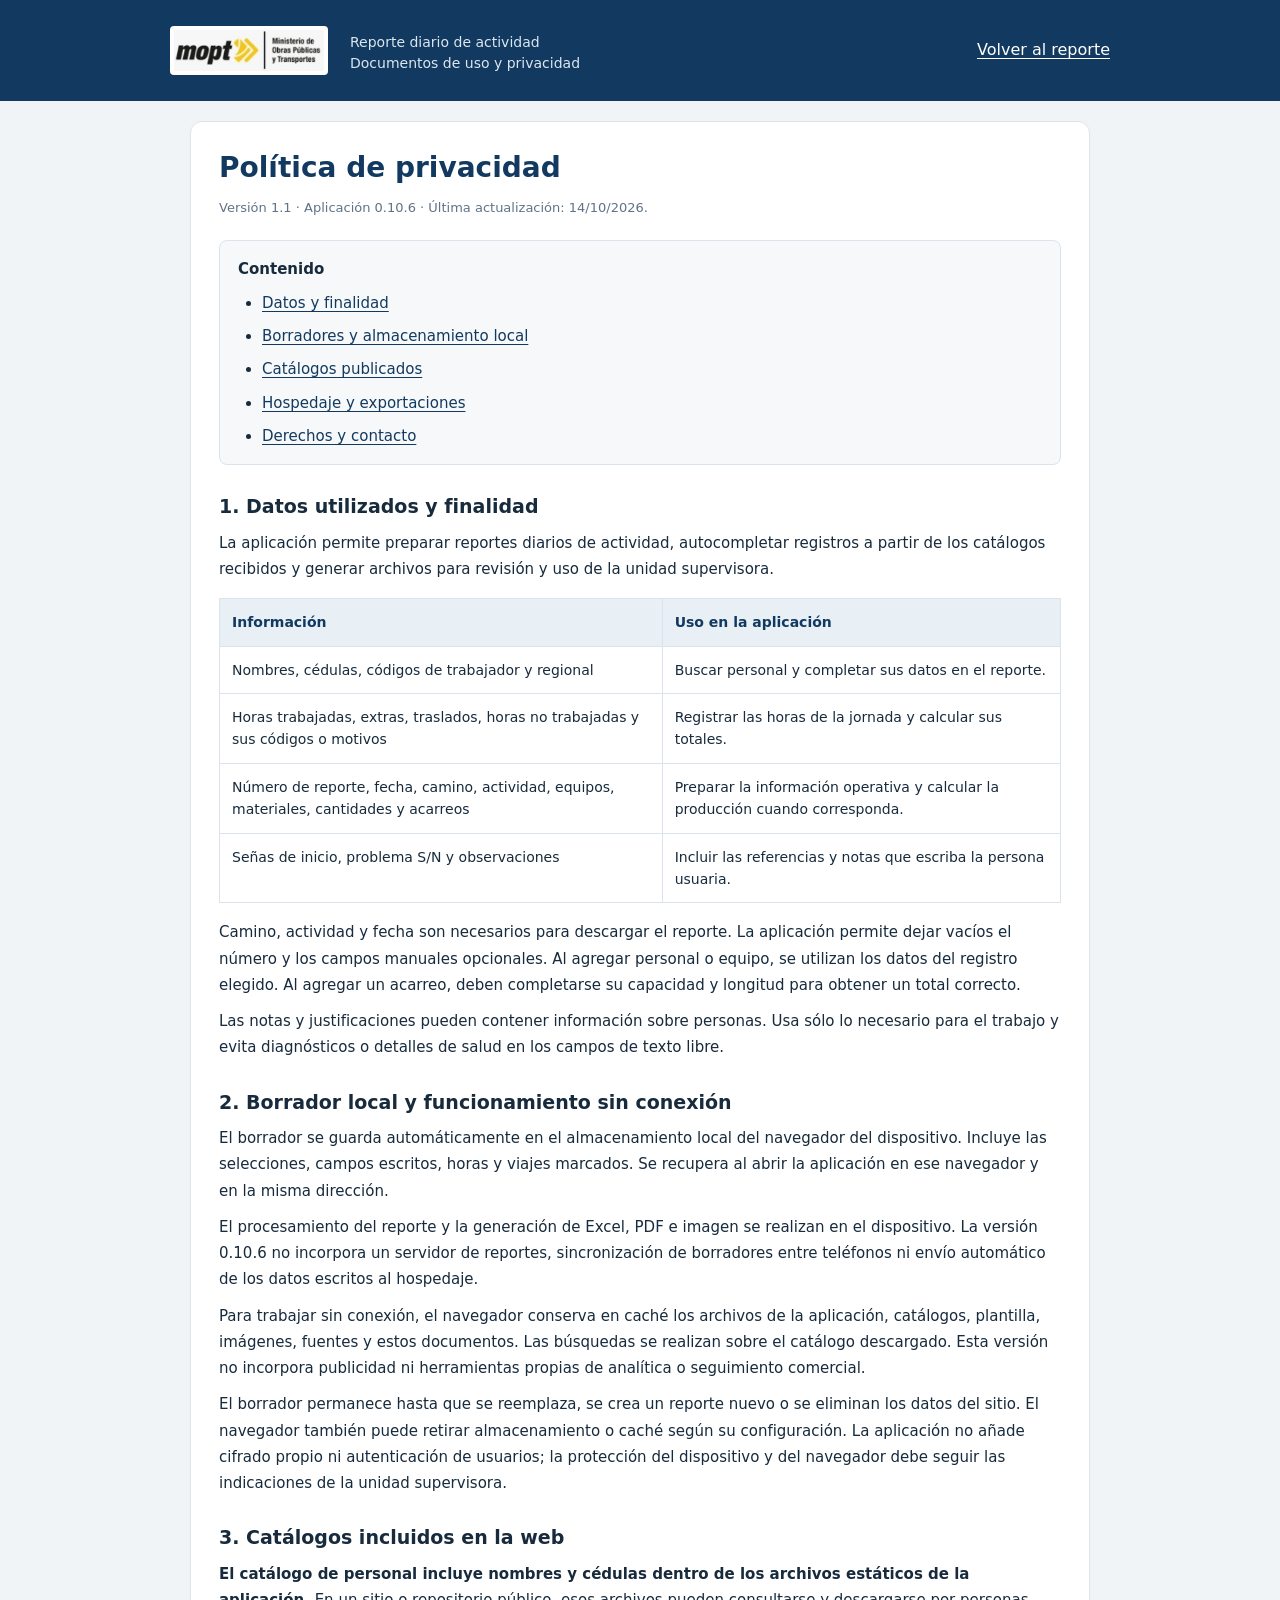
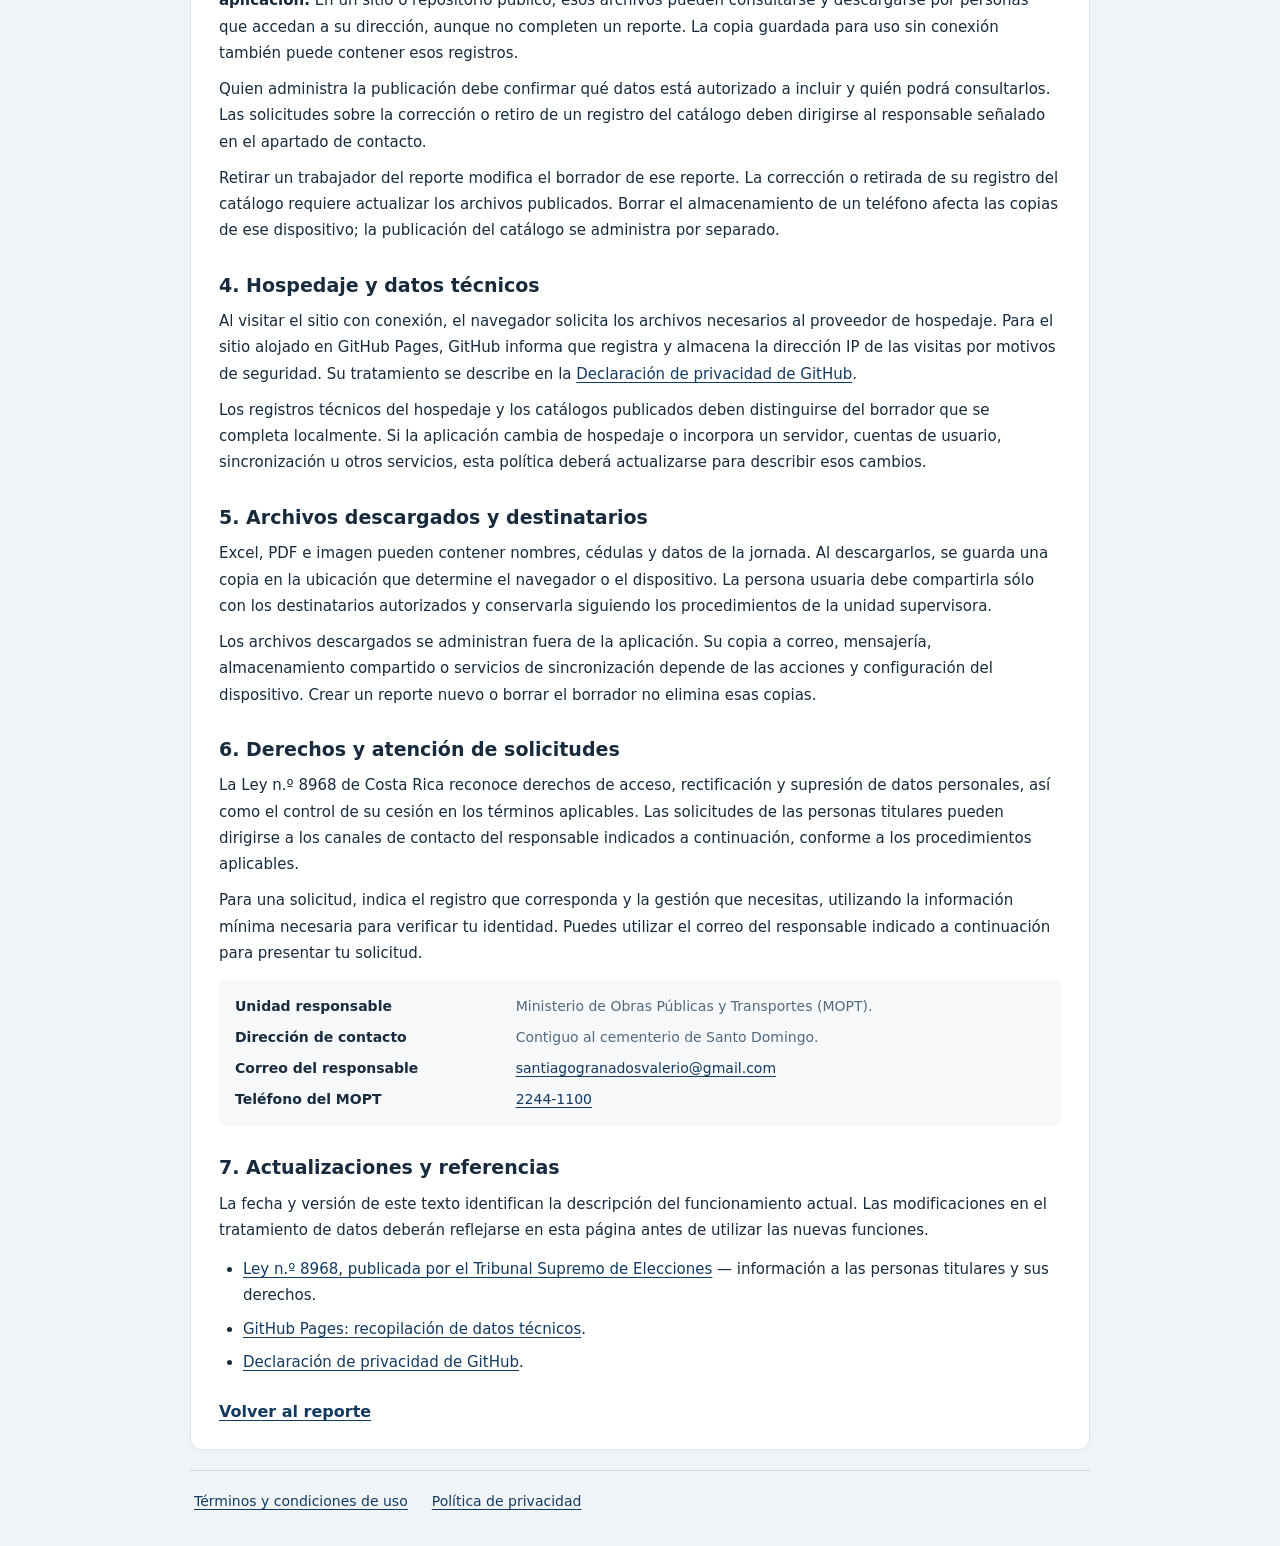
==== commit a68b3e2d: "Add files via upload" ====
--- a/pwa/privacidad.html
+++ b/pwa/privacidad.html
@@ -14,7 +14,7 @@
   <main class="legal-main">
     <article class="tarjeta legal-documento">
       <h1>Política de privacidad</h1>
-      <p class="legal-meta">Versión 1.1 · Aplicación 0.10.5 · Última actualización: 14/10/2026.</p>
+      <p class="legal-meta">Versión 1.1 · Aplicación 0.10.6 · Última actualización: 14/10/2026.</p>
       <nav class="indice-legal" aria-label="Contenido de la política"><p>Contenido</p><ul><li><a href="#datos">Datos y finalidad</a></li><li><a href="#almacenamiento">Borradores y almacenamiento local</a></li><li><a href="#catalogos">Catálogos publicados</a></li><li><a href="#hospedaje">Hospedaje y exportaciones</a></li><li><a href="#derechos">Derechos y contacto</a></li></ul></nav>
 
       <section id="datos"><h2>1. Datos utilizados y finalidad</h2>
@@ -25,7 +25,7 @@
       </section>
       <section id="almacenamiento"><h2>2. Borrador local y funcionamiento sin conexión</h2>
         <p>El borrador se guarda automáticamente en el almacenamiento local del navegador del dispositivo. Incluye las selecciones, campos escritos, horas y viajes marcados. Se recupera al abrir la aplicación en ese navegador y en la misma dirección.</p>
-        <p>El procesamiento del reporte y la generación de Excel, PDF e imagen se realizan en el dispositivo. La versión 0.10.5 no incorpora un servidor de reportes, sincronización de borradores entre teléfonos ni envío automático de los datos escritos al hospedaje.</p>
+        <p>El procesamiento del reporte y la generación de Excel, PDF e imagen se realizan en el dispositivo. La versión 0.10.6 no incorpora un servidor de reportes, sincronización de borradores entre teléfonos ni envío automático de los datos escritos al hospedaje.</p>
         <p>Para trabajar sin conexión, el navegador conserva en caché los archivos de la aplicación, catálogos, plantilla, imágenes, fuentes y estos documentos. Las búsquedas se realizan sobre el catálogo descargado. Esta versión no incorpora publicidad ni herramientas propias de analítica o seguimiento comercial.</p>
         <p>El borrador permanece hasta que se reemplaza, se crea un reporte nuevo o se eliminan los datos del sitio. El navegador también puede retirar almacenamiento o caché según su configuración. La aplicación no añade cifrado propio ni autenticación de usuarios; la protección del dispositivo y del navegador debe seguir las indicaciones de la unidad supervisora.</p>
       </section>
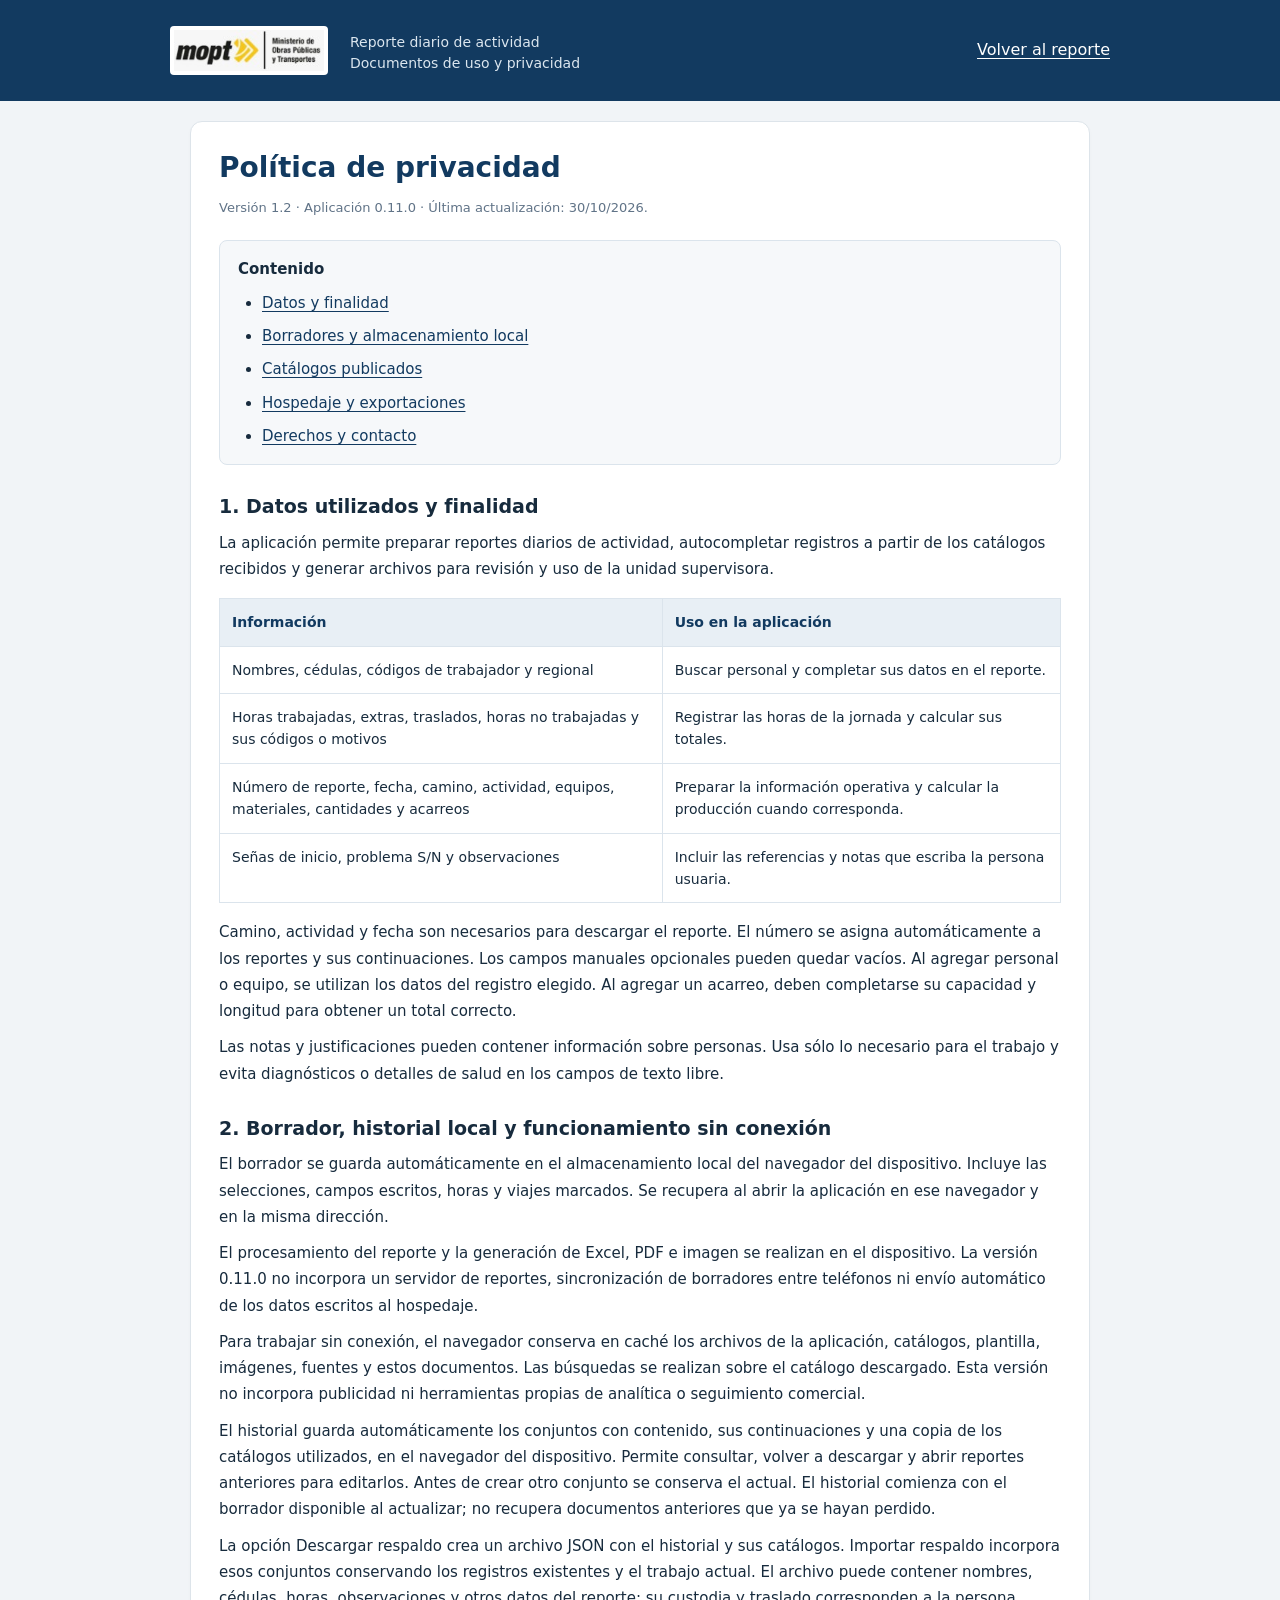
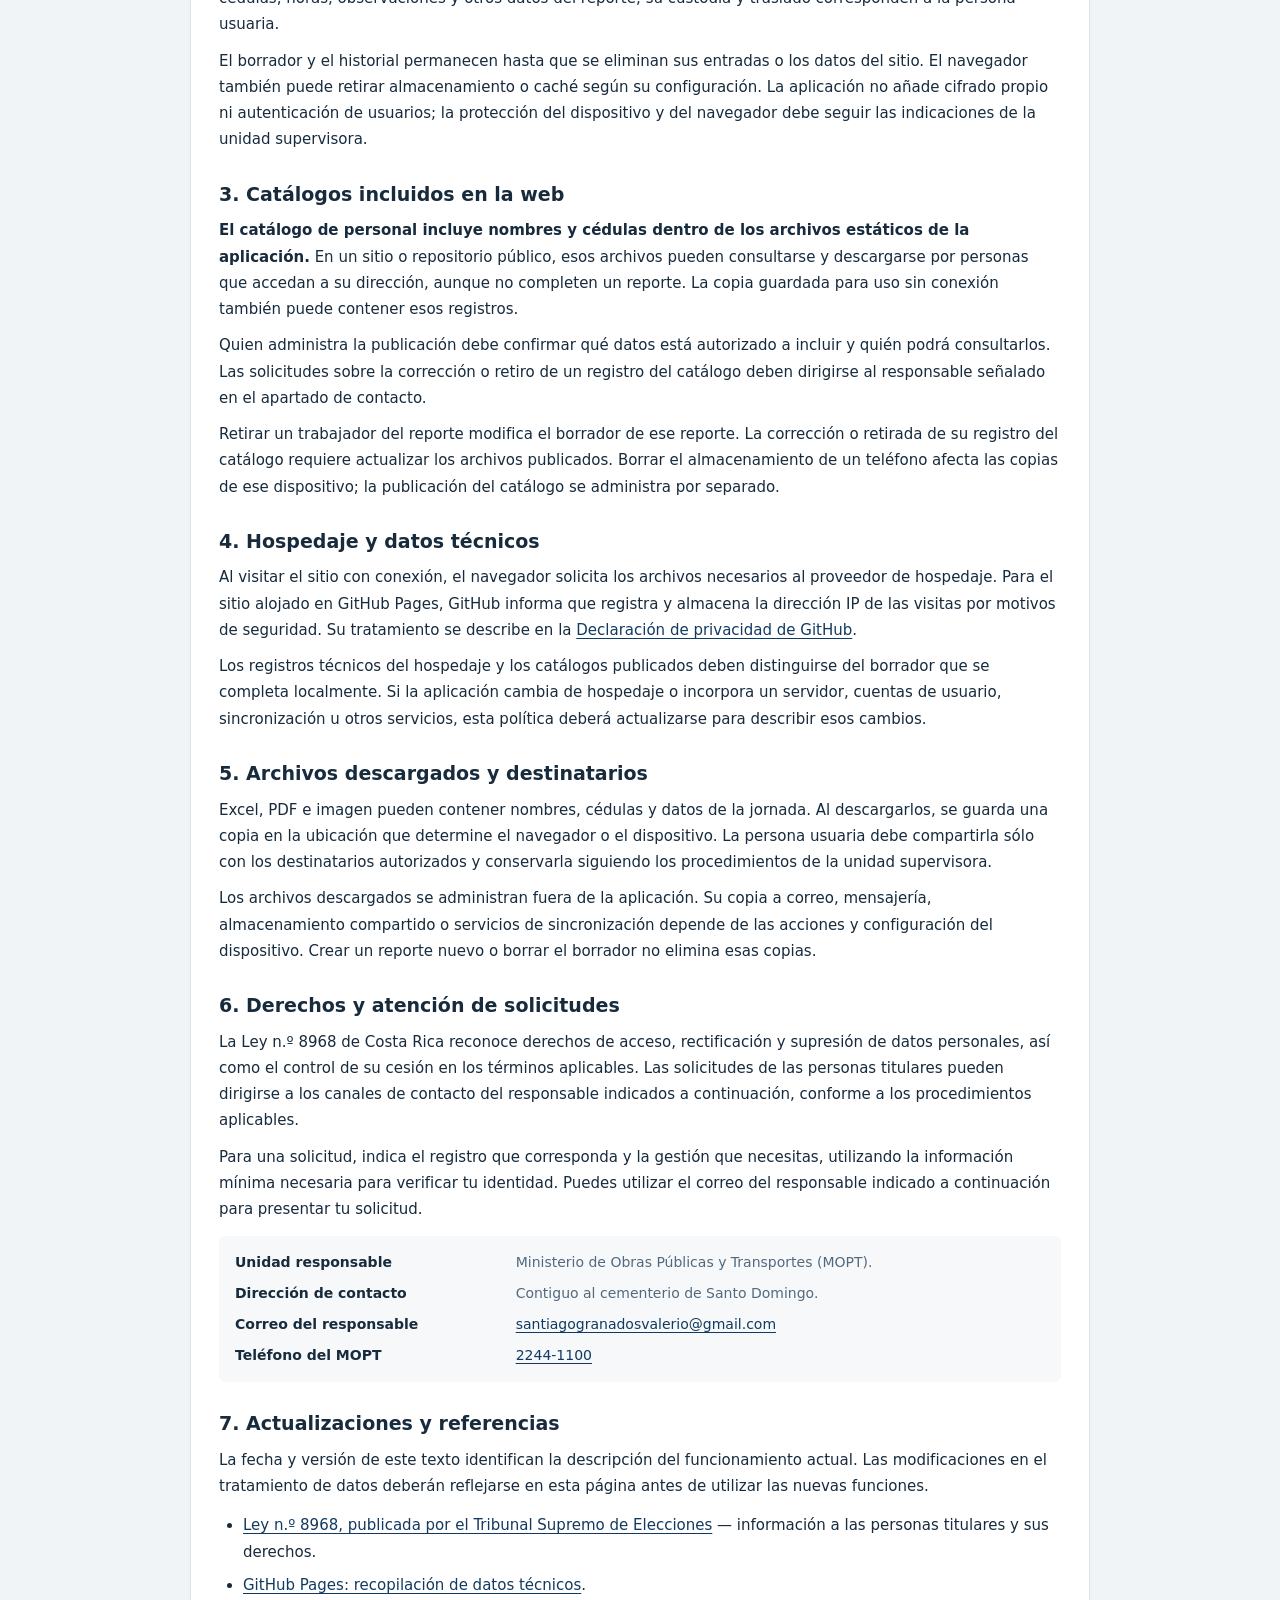
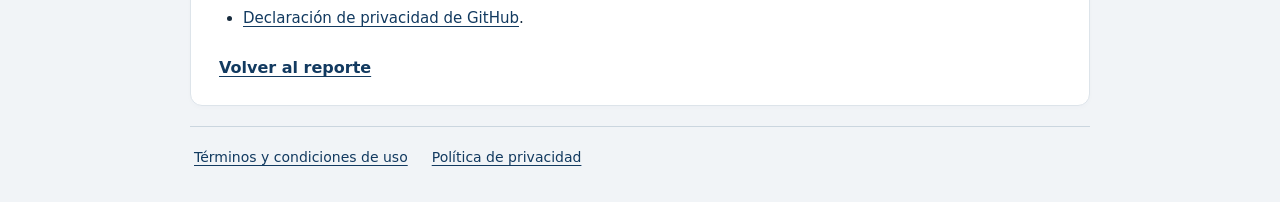
==== commit ea8e83a5: "Add files via upload" ====
--- a/pwa/privacidad.html
+++ b/pwa/privacidad.html
@@ -14,20 +14,22 @@
   <main class="legal-main">
     <article class="tarjeta legal-documento">
       <h1>Política de privacidad</h1>
-      <p class="legal-meta">Versión 1.1 · Aplicación 0.10.6 · Última actualización: 14/10/2026.</p>
+      <p class="legal-meta">Versión 1.2 · Aplicación 0.11.0 · Última actualización: 30/10/2026.</p>
       <nav class="indice-legal" aria-label="Contenido de la política"><p>Contenido</p><ul><li><a href="#datos">Datos y finalidad</a></li><li><a href="#almacenamiento">Borradores y almacenamiento local</a></li><li><a href="#catalogos">Catálogos publicados</a></li><li><a href="#hospedaje">Hospedaje y exportaciones</a></li><li><a href="#derechos">Derechos y contacto</a></li></ul></nav>
 
       <section id="datos"><h2>1. Datos utilizados y finalidad</h2>
         <p>La aplicación permite preparar reportes diarios de actividad, autocompletar registros a partir de los catálogos recibidos y generar archivos para revisión y uso de la unidad supervisora.</p>
         <table class="tabla-legal"><thead><tr><th scope="col">Información</th><th scope="col">Uso en la aplicación</th></tr></thead><tbody><tr><td>Nombres, cédulas, códigos de trabajador y regional</td><td>Buscar personal y completar sus datos en el reporte.</td></tr><tr><td>Horas trabajadas, extras, traslados, horas no trabajadas y sus códigos o motivos</td><td>Registrar las horas de la jornada y calcular sus totales.</td></tr><tr><td>Número de reporte, fecha, camino, actividad, equipos, materiales, cantidades y acarreos</td><td>Preparar la información operativa y calcular la producción cuando corresponda.</td></tr><tr><td>Señas de inicio, problema S/N y observaciones</td><td>Incluir las referencias y notas que escriba la persona usuaria.</td></tr></tbody></table>
-        <p>Camino, actividad y fecha son necesarios para descargar el reporte. La aplicación permite dejar vacíos el número y los campos manuales opcionales. Al agregar personal o equipo, se utilizan los datos del registro elegido. Al agregar un acarreo, deben completarse su capacidad y longitud para obtener un total correcto.</p>
+        <p>Camino, actividad y fecha son necesarios para descargar el reporte. El número se asigna automáticamente a los reportes y sus continuaciones. Los campos manuales opcionales pueden quedar vacíos. Al agregar personal o equipo, se utilizan los datos del registro elegido. Al agregar un acarreo, deben completarse su capacidad y longitud para obtener un total correcto.</p>
         <p>Las notas y justificaciones pueden contener información sobre personas. Usa sólo lo necesario para el trabajo y evita diagnósticos o detalles de salud en los campos de texto libre.</p>
       </section>
-      <section id="almacenamiento"><h2>2. Borrador local y funcionamiento sin conexión</h2>
+      <section id="almacenamiento"><h2>2. Borrador, historial local y funcionamiento sin conexión</h2>
         <p>El borrador se guarda automáticamente en el almacenamiento local del navegador del dispositivo. Incluye las selecciones, campos escritos, horas y viajes marcados. Se recupera al abrir la aplicación en ese navegador y en la misma dirección.</p>
-        <p>El procesamiento del reporte y la generación de Excel, PDF e imagen se realizan en el dispositivo. La versión 0.10.6 no incorpora un servidor de reportes, sincronización de borradores entre teléfonos ni envío automático de los datos escritos al hospedaje.</p>
+        <p>El procesamiento del reporte y la generación de Excel, PDF e imagen se realizan en el dispositivo. La versión 0.11.0 no incorpora un servidor de reportes, sincronización de borradores entre teléfonos ni envío automático de los datos escritos al hospedaje.</p>
         <p>Para trabajar sin conexión, el navegador conserva en caché los archivos de la aplicación, catálogos, plantilla, imágenes, fuentes y estos documentos. Las búsquedas se realizan sobre el catálogo descargado. Esta versión no incorpora publicidad ni herramientas propias de analítica o seguimiento comercial.</p>
-        <p>El borrador permanece hasta que se reemplaza, se crea un reporte nuevo o se eliminan los datos del sitio. El navegador también puede retirar almacenamiento o caché según su configuración. La aplicación no añade cifrado propio ni autenticación de usuarios; la protección del dispositivo y del navegador debe seguir las indicaciones de la unidad supervisora.</p>
+        <p>El historial guarda automáticamente los conjuntos con contenido, sus continuaciones y una copia de los catálogos utilizados, en el navegador del dispositivo. Permite consultar, volver a descargar y abrir reportes anteriores para editarlos. Antes de crear otro conjunto se conserva el actual. El historial comienza con el borrador disponible al actualizar; no recupera documentos anteriores que ya se hayan perdido.</p>
+        <p>La opción Descargar respaldo crea un archivo JSON con el historial y sus catálogos. Importar respaldo incorpora esos conjuntos conservando los registros existentes y el trabajo actual. El archivo puede contener nombres, cédulas, horas, observaciones y otros datos del reporte; su custodia y traslado corresponden a la persona usuaria.</p>
+        <p>El borrador y el historial permanecen hasta que se eliminan sus entradas o los datos del sitio. El navegador también puede retirar almacenamiento o caché según su configuración. La aplicación no añade cifrado propio ni autenticación de usuarios; la protección del dispositivo y del navegador debe seguir las indicaciones de la unidad supervisora.</p>
       </section>
       <section id="catalogos"><h2>3. Catálogos incluidos en la web</h2>
         <p><strong>El catálogo de personal incluye nombres y cédulas dentro de los archivos estáticos de la aplicación.</strong> En un sitio o repositorio público, esos archivos pueden consultarse y descargarse por personas que accedan a su dirección, aunque no completen un reporte. La copia guardada para uso sin conexión también puede contener esos registros.</p>
--- a/pwa/estilos.css
+++ b/pwa/estilos.css
@@ -62,3 +62,6 @@
 
 /* Navegación independiente del contenido impreso de la plantilla. */
 .navegacion-reportes{display:flex;gap:.5rem;align-items:center;flex-wrap:wrap}.navegacion-reportes select{flex:1;min-width:8rem}.navegacion-reportes button{flex:0 1 auto}
+
+/* Historial local con los mismos controles del formulario, también en móvil. */
+.historial summary{font-size:1.2rem;font-weight:700;cursor:pointer}.historial[open] summary{margin-bottom:1rem}.acciones-historial{display:flex;flex-wrap:wrap;gap:.5rem;margin:.75rem 0}.acciones-historial button{margin-top:0}.historial .registro h3{font-size:1rem;overflow-wrap:anywhere}.consulta-historial{width:min(850px,calc(100% - 2rem));max-width:none;max-height:90dvh;overflow:auto}.consulta-historial canvas{width:100%;height:auto;display:block;margin-top:1rem}.consulta-historial .titulo-calendario{flex-wrap:wrap}
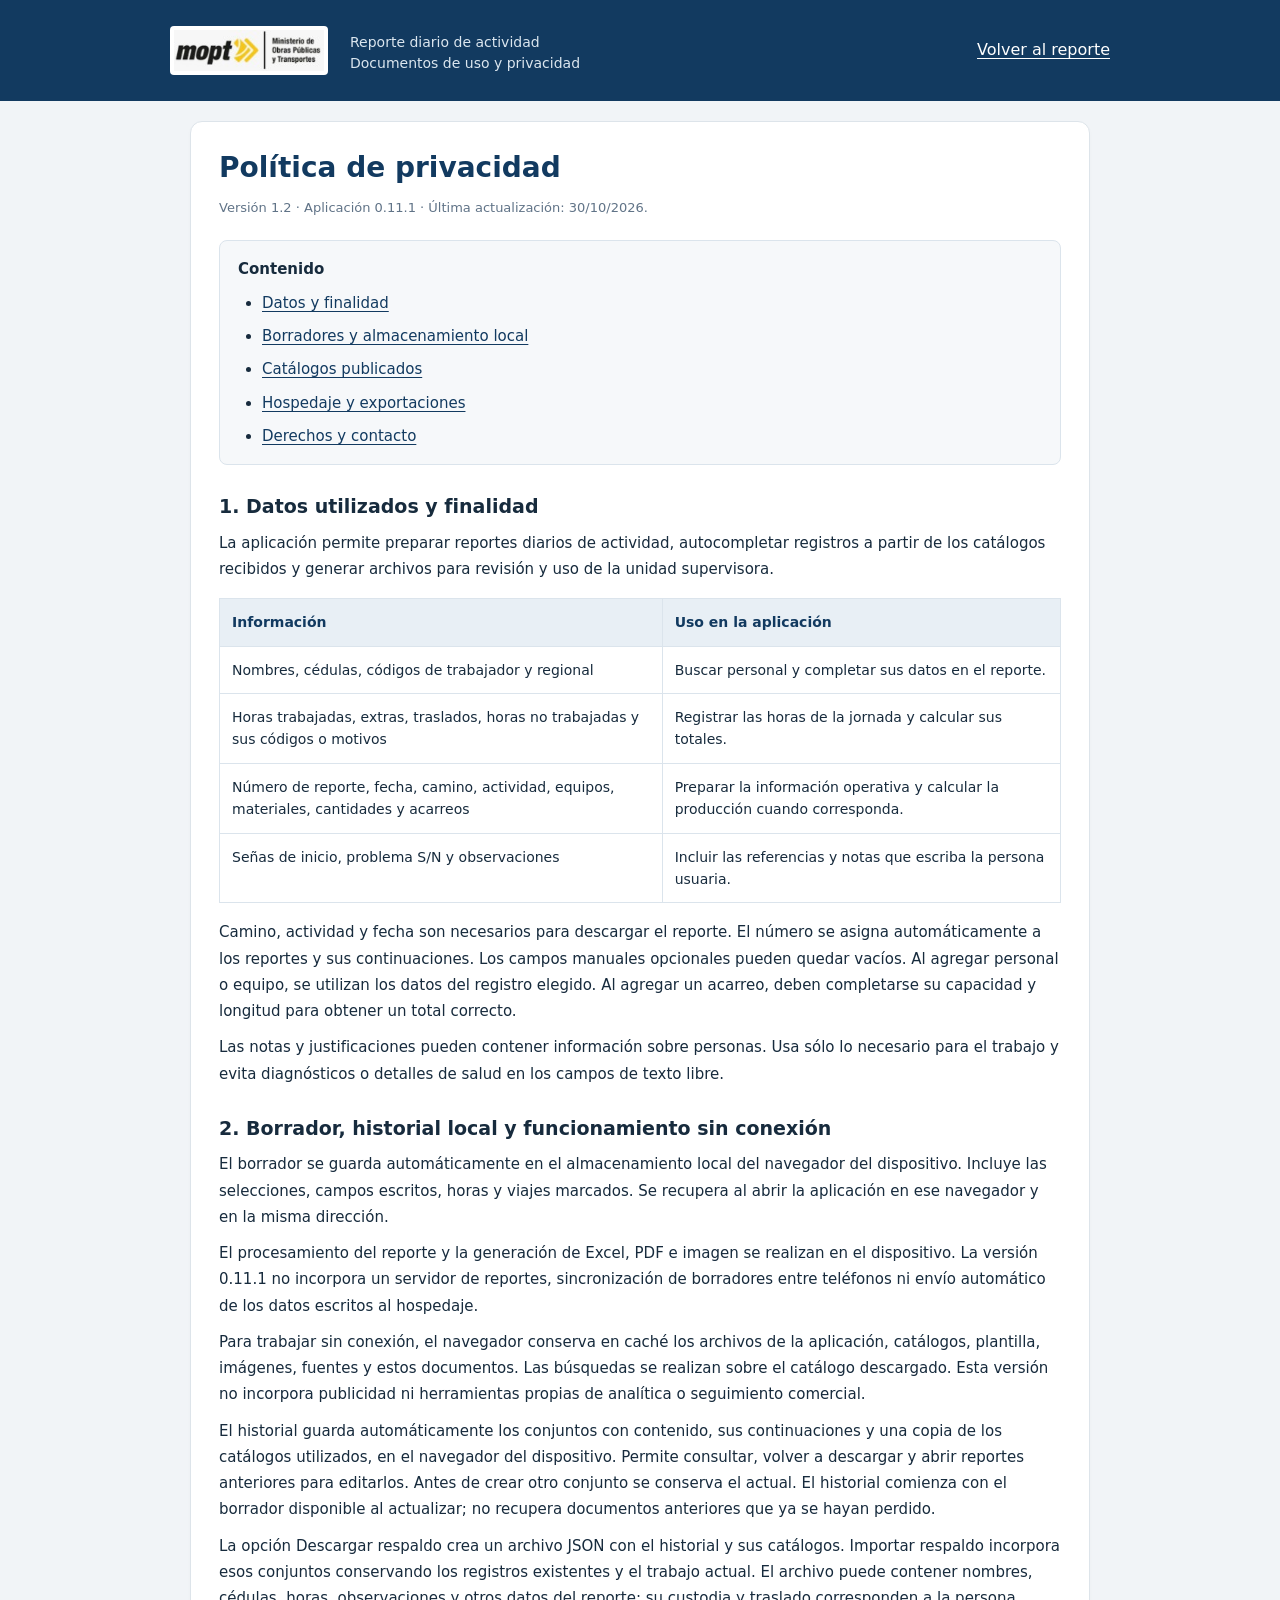
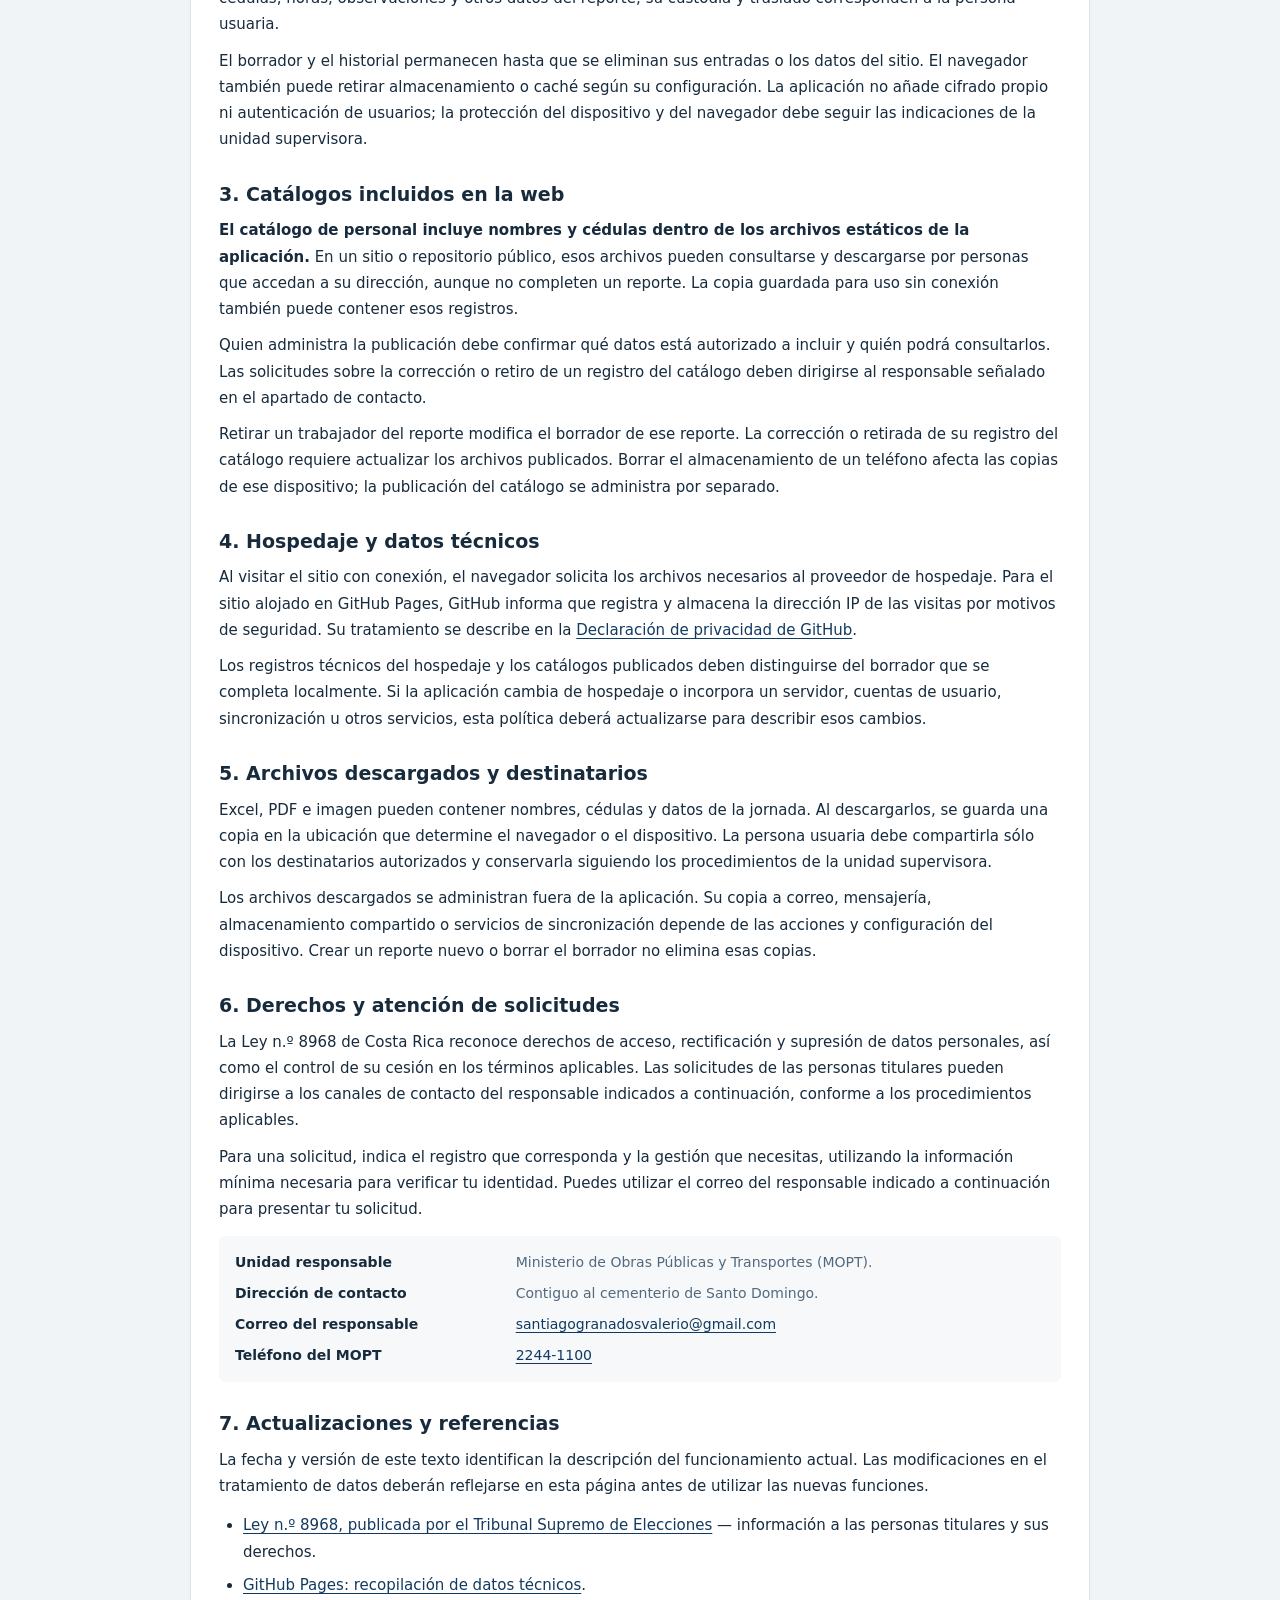
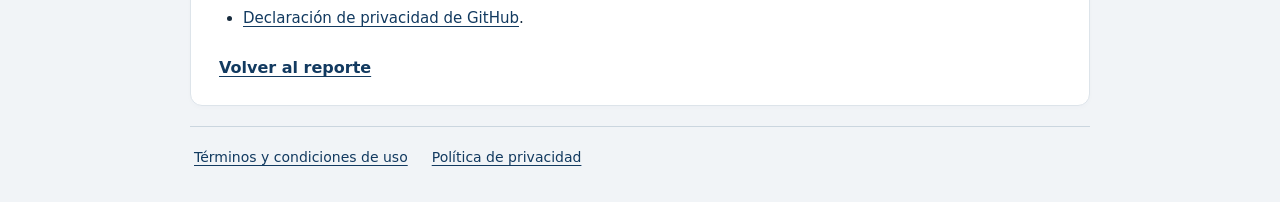
==== commit bee28eb1: "Add files via upload" ====
--- a/pwa/privacidad.html
+++ b/pwa/privacidad.html
@@ -14,7 +14,7 @@
   <main class="legal-main">
     <article class="tarjeta legal-documento">
       <h1>Política de privacidad</h1>
-      <p class="legal-meta">Versión 1.2 · Aplicación 0.11.0 · Última actualización: 30/10/2026.</p>
+      <p class="legal-meta">Versión 1.2 · Aplicación 0.11.1 · Última actualización: 30/10/2026.</p>
       <nav class="indice-legal" aria-label="Contenido de la política"><p>Contenido</p><ul><li><a href="#datos">Datos y finalidad</a></li><li><a href="#almacenamiento">Borradores y almacenamiento local</a></li><li><a href="#catalogos">Catálogos publicados</a></li><li><a href="#hospedaje">Hospedaje y exportaciones</a></li><li><a href="#derechos">Derechos y contacto</a></li></ul></nav>
 
       <section id="datos"><h2>1. Datos utilizados y finalidad</h2>
@@ -25,7 +25,7 @@
       </section>
       <section id="almacenamiento"><h2>2. Borrador, historial local y funcionamiento sin conexión</h2>
         <p>El borrador se guarda automáticamente en el almacenamiento local del navegador del dispositivo. Incluye las selecciones, campos escritos, horas y viajes marcados. Se recupera al abrir la aplicación en ese navegador y en la misma dirección.</p>
-        <p>El procesamiento del reporte y la generación de Excel, PDF e imagen se realizan en el dispositivo. La versión 0.11.0 no incorpora un servidor de reportes, sincronización de borradores entre teléfonos ni envío automático de los datos escritos al hospedaje.</p>
+        <p>El procesamiento del reporte y la generación de Excel, PDF e imagen se realizan en el dispositivo. La versión 0.11.1 no incorpora un servidor de reportes, sincronización de borradores entre teléfonos ni envío automático de los datos escritos al hospedaje.</p>
         <p>Para trabajar sin conexión, el navegador conserva en caché los archivos de la aplicación, catálogos, plantilla, imágenes, fuentes y estos documentos. Las búsquedas se realizan sobre el catálogo descargado. Esta versión no incorpora publicidad ni herramientas propias de analítica o seguimiento comercial.</p>
         <p>El historial guarda automáticamente los conjuntos con contenido, sus continuaciones y una copia de los catálogos utilizados, en el navegador del dispositivo. Permite consultar, volver a descargar y abrir reportes anteriores para editarlos. Antes de crear otro conjunto se conserva el actual. El historial comienza con el borrador disponible al actualizar; no recupera documentos anteriores que ya se hayan perdido.</p>
         <p>La opción Descargar respaldo crea un archivo JSON con el historial y sus catálogos. Importar respaldo incorpora esos conjuntos conservando los registros existentes y el trabajo actual. El archivo puede contener nombres, cédulas, horas, observaciones y otros datos del reporte; su custodia y traslado corresponden a la persona usuaria.</p>
--- a/pwa/estilos.css
+++ b/pwa/estilos.css
@@ -65,3 +65,7 @@
 
 /* Historial local con los mismos controles del formulario, también en móvil. */
 .historial summary{font-size:1.2rem;font-weight:700;cursor:pointer}.historial[open] summary{margin-bottom:1rem}.acciones-historial{display:flex;flex-wrap:wrap;gap:.5rem;margin:.75rem 0}.acciones-historial button{margin-top:0}.historial .registro h3{font-size:1rem;overflow-wrap:anywhere}.consulta-historial{width:min(850px,calc(100% - 2rem));max-width:none;max-height:90dvh;overflow:auto}.consulta-historial canvas{width:100%;height:auto;display:block;margin-top:1rem}.consulta-historial .titulo-calendario{flex-wrap:wrap}
+
+/* Acción de inicio visible antes del formulario, con texto claro en móvil. */
+.acciones-inicio{display:flex;flex-direction:column;align-items:flex-start;gap:7px;margin-bottom:18px}.acciones-inicio small{margin:0}.boton-nuevo{background:#b42318;border-color:#b42318;color:#fff;min-width:170px}.boton-nuevo:hover:not(:disabled){background:#991b1b;border-color:#991b1b;filter:none}
+@media(max-width:600px){.acciones-inicio,.acciones-inicio .boton-nuevo{width:100%}}
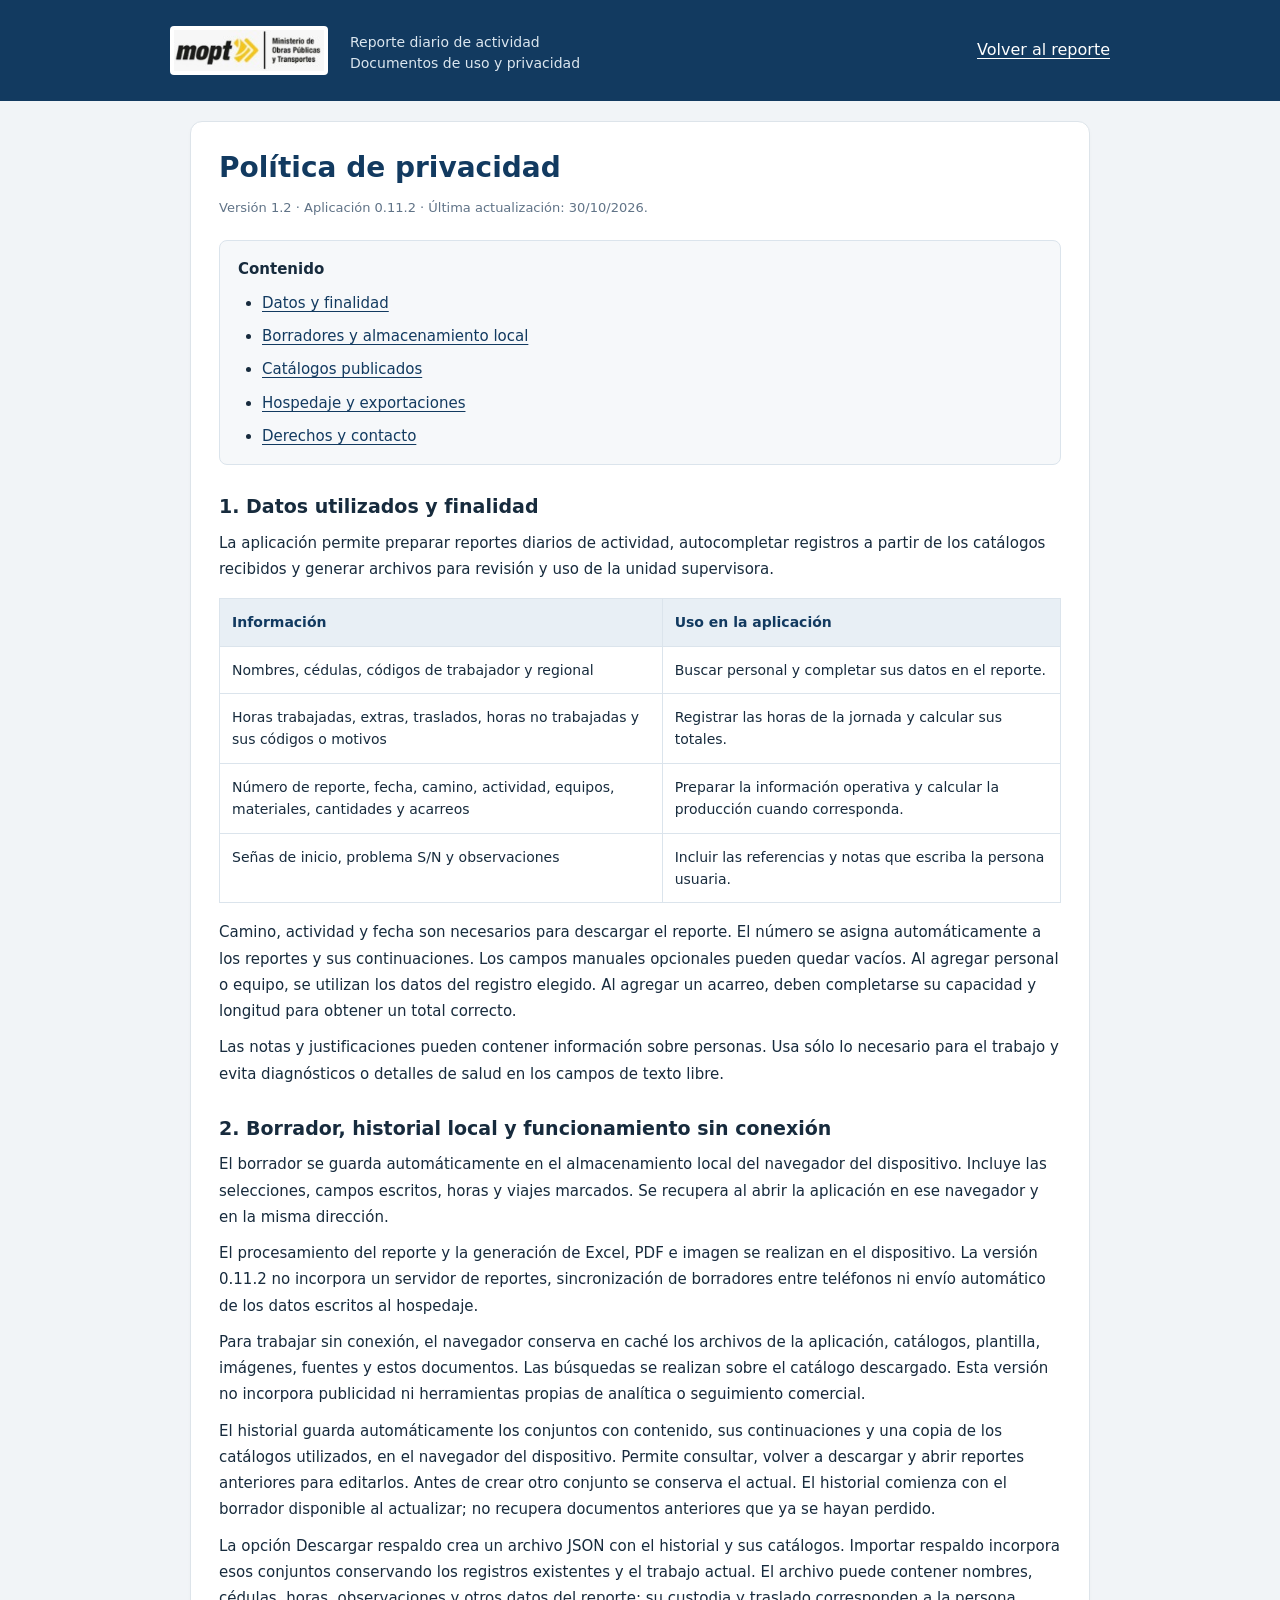
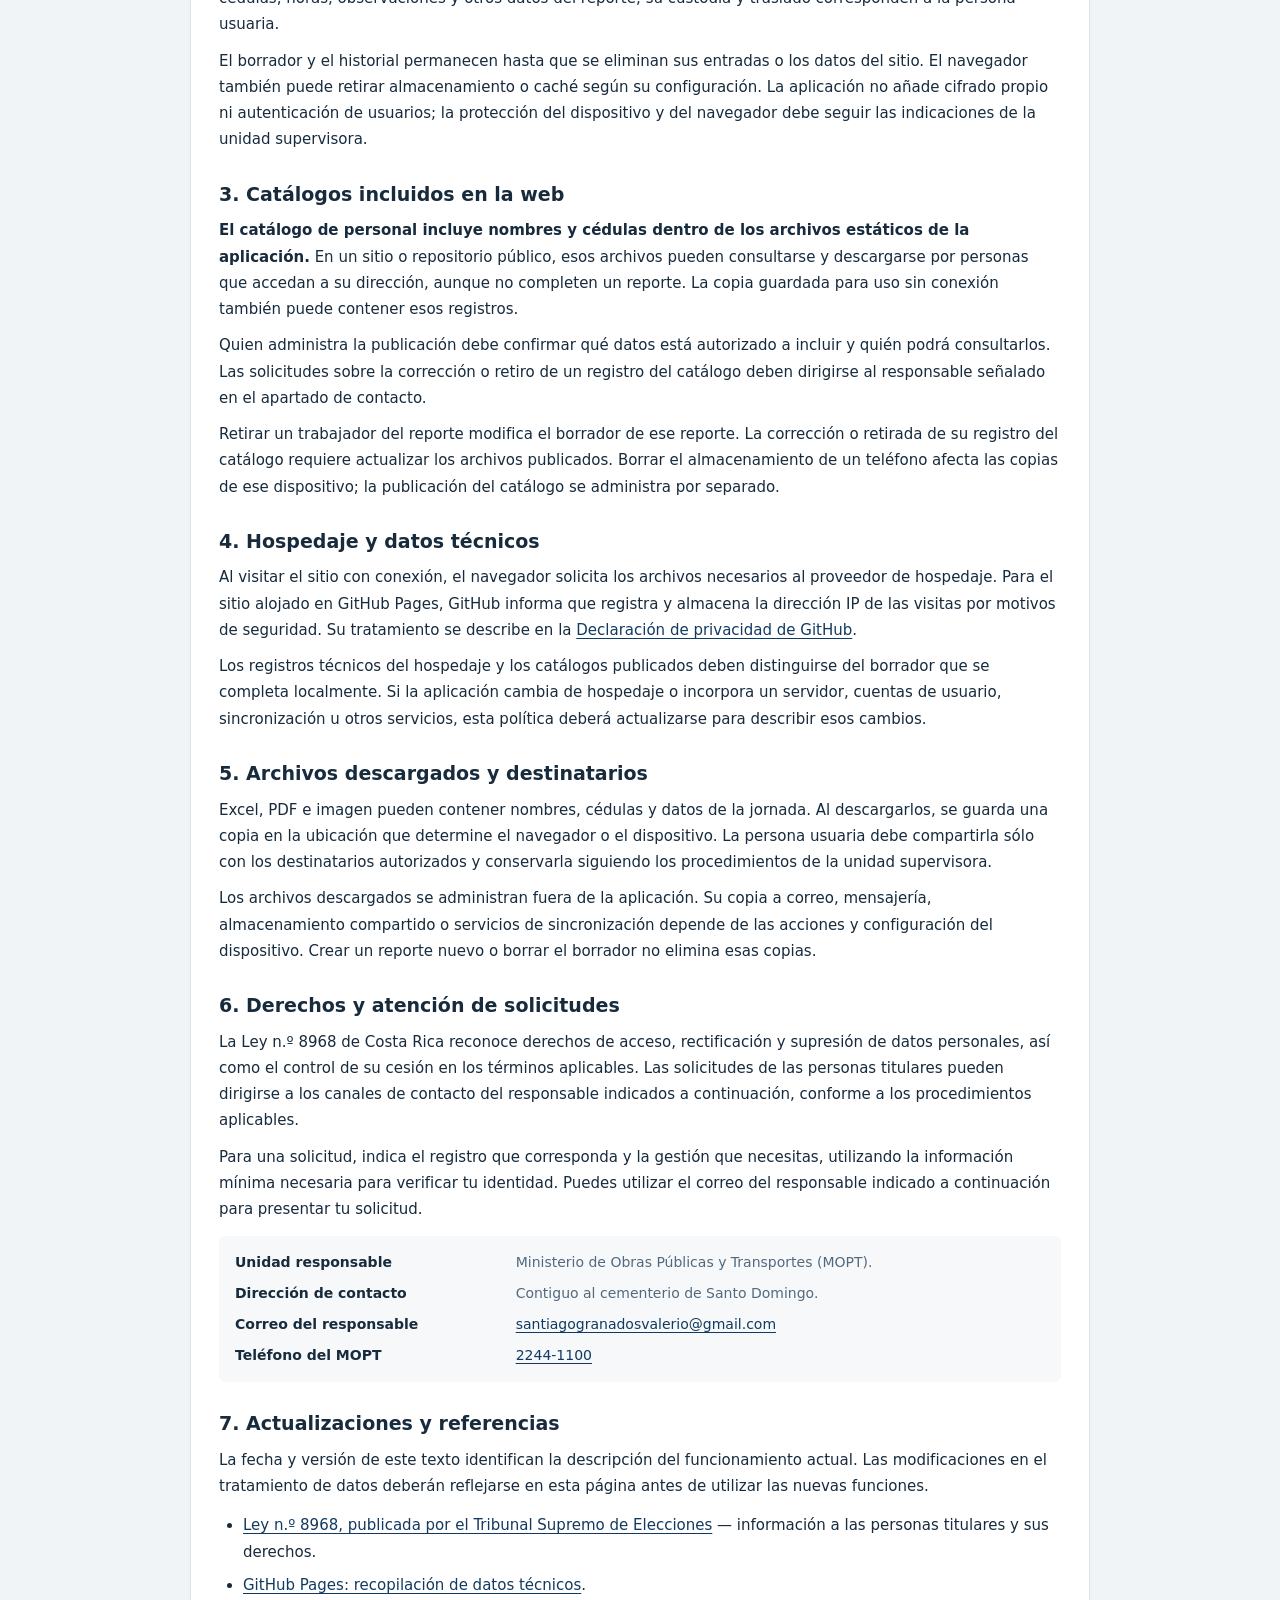
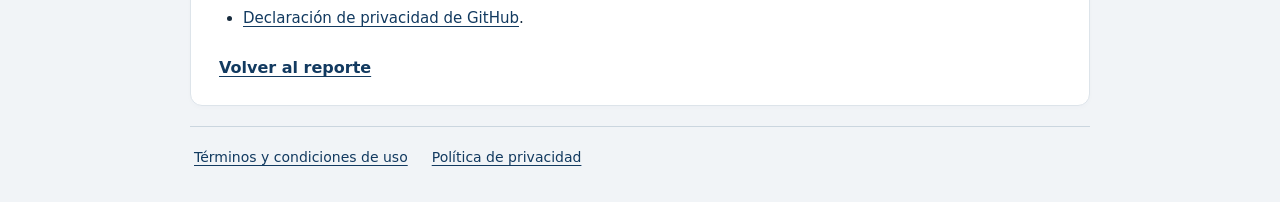
==== commit 075dbe22: "Add files via upload" ====
--- a/pwa/privacidad.html
+++ b/pwa/privacidad.html
@@ -14,7 +14,7 @@
   <main class="legal-main">
     <article class="tarjeta legal-documento">
       <h1>Política de privacidad</h1>
-      <p class="legal-meta">Versión 1.2 · Aplicación 0.11.1 · Última actualización: 30/10/2026.</p>
+      <p class="legal-meta">Versión 1.2 · Aplicación 0.11.2 · Última actualización: 30/10/2026.</p>
       <nav class="indice-legal" aria-label="Contenido de la política"><p>Contenido</p><ul><li><a href="#datos">Datos y finalidad</a></li><li><a href="#almacenamiento">Borradores y almacenamiento local</a></li><li><a href="#catalogos">Catálogos publicados</a></li><li><a href="#hospedaje">Hospedaje y exportaciones</a></li><li><a href="#derechos">Derechos y contacto</a></li></ul></nav>
 
       <section id="datos"><h2>1. Datos utilizados y finalidad</h2>
@@ -25,7 +25,7 @@
       </section>
       <section id="almacenamiento"><h2>2. Borrador, historial local y funcionamiento sin conexión</h2>
         <p>El borrador se guarda automáticamente en el almacenamiento local del navegador del dispositivo. Incluye las selecciones, campos escritos, horas y viajes marcados. Se recupera al abrir la aplicación en ese navegador y en la misma dirección.</p>
-        <p>El procesamiento del reporte y la generación de Excel, PDF e imagen se realizan en el dispositivo. La versión 0.11.1 no incorpora un servidor de reportes, sincronización de borradores entre teléfonos ni envío automático de los datos escritos al hospedaje.</p>
+        <p>El procesamiento del reporte y la generación de Excel, PDF e imagen se realizan en el dispositivo. La versión 0.11.2 no incorpora un servidor de reportes, sincronización de borradores entre teléfonos ni envío automático de los datos escritos al hospedaje.</p>
         <p>Para trabajar sin conexión, el navegador conserva en caché los archivos de la aplicación, catálogos, plantilla, imágenes, fuentes y estos documentos. Las búsquedas se realizan sobre el catálogo descargado. Esta versión no incorpora publicidad ni herramientas propias de analítica o seguimiento comercial.</p>
         <p>El historial guarda automáticamente los conjuntos con contenido, sus continuaciones y una copia de los catálogos utilizados, en el navegador del dispositivo. Permite consultar, volver a descargar y abrir reportes anteriores para editarlos. Antes de crear otro conjunto se conserva el actual. El historial comienza con el borrador disponible al actualizar; no recupera documentos anteriores que ya se hayan perdido.</p>
         <p>La opción Descargar respaldo crea un archivo JSON con el historial y sus catálogos. Importar respaldo incorpora esos conjuntos conservando los registros existentes y el trabajo actual. El archivo puede contener nombres, cédulas, horas, observaciones y otros datos del reporte; su custodia y traslado corresponden a la persona usuaria.</p>
